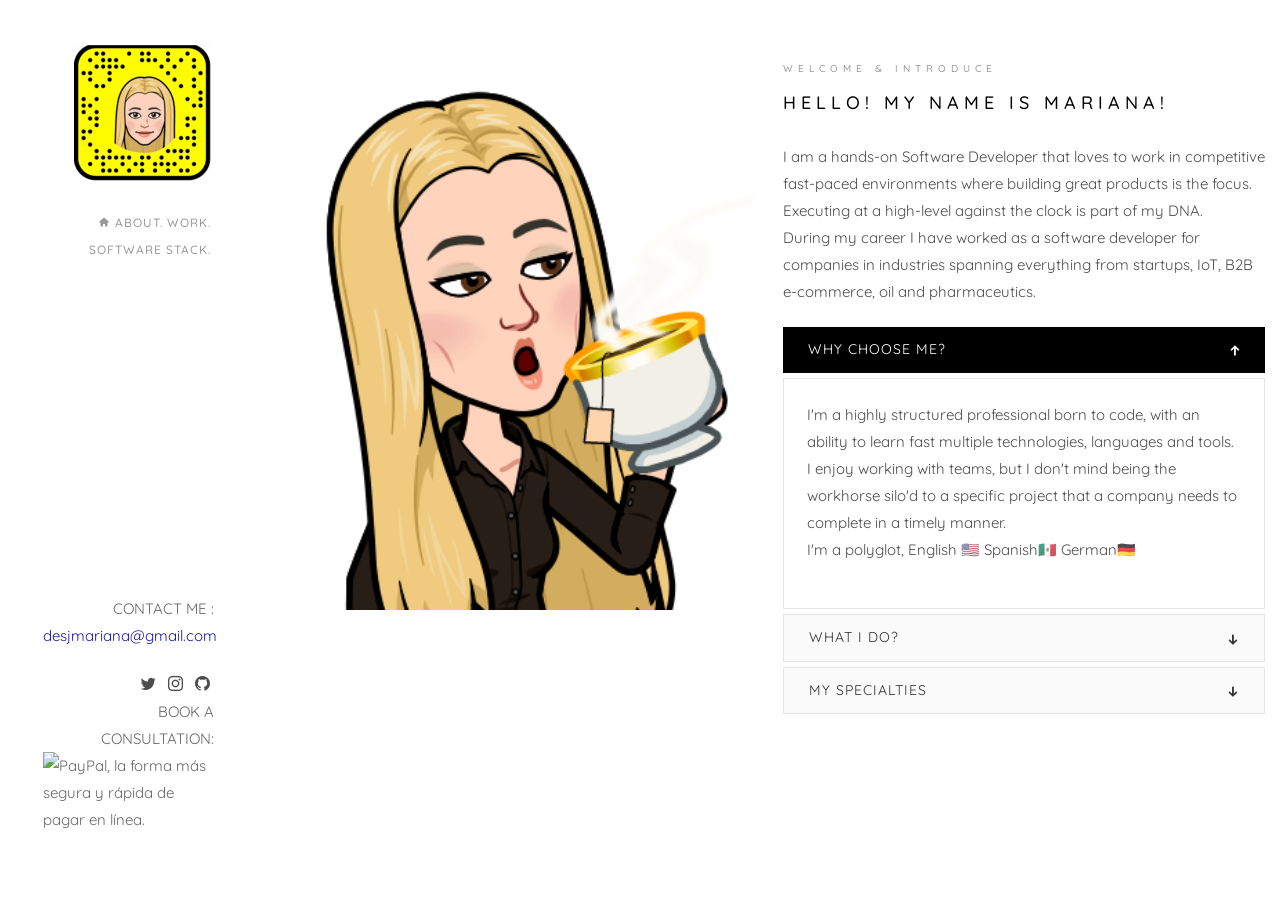
==== about.html @ 4fb4bdf4 "Update about.html" ====
<!DOCTYPE HTML>
<html>
	<head>
	<meta charset="utf-8">
	<meta http-equiv="X-UA-Compatible" content="IE=edge">
	<title>| KDW | Software Engineer |</title>
	<meta name="viewport" content="width=device-width, initial-scale=1">
	<meta name="description" content="" />
	<meta name="keywords" content="" />
	<meta name="author" content="" />

  <!-- Facebook and Twitter integration -->
	<meta property="og:title" content=""/>
	<meta property="og:image" content=""/>
	<meta property="og:url" content=""/>
	<meta property="og:site_name" content=""/>
	<meta property="og:description" content=""/>
	<meta name="twitter:title" content="" />
	<meta name="twitter:image" content="" />
	<meta name="twitter:url" content="" />
	<meta name="twitter:card" content="" />

	<!-- Place favicon.ico and apple-touch-icon.png in the root directory -->
	<link rel="shortcut icon" href="favicon.ico">

	<link href="https://fonts.googleapis.com/css?family=Quicksand:300,400,500,700" rel="stylesheet">

	<!-- Animate.css -->
	<link rel="stylesheet" href="css/animate.css">
	<!-- Icomoon Icon Fonts-->
	<link rel="stylesheet" href="css/icomoon.css">
	<!-- Bootstrap  -->
	<link rel="stylesheet" href="css/bootstrap.css">
	<!-- Flexslider  -->
	<link rel="stylesheet" href="css/flexslider.css">
	<!-- Theme style  -->
	<link rel="stylesheet" href="css/style.css">

	<!-- Modernizr JS -->
	<script src="js/modernizr-2.6.2.min.js"></script>
	<!-- FOR IE9 below -->
	<!--[if lt IE 9]>
	<script src="js/respond.min.js"></script>
	<![endif]-->

	</head>
	<body>
	<div id="colorlib-page">
		<a href="#" class="js-colorlib-nav-toggle colorlib-nav-toggle"><i></i></a>
		<aside id="colorlib-aside" role="complementary" class="border js-fullheight">
			<div class="Photo">
			<img src="images/KDW.png" id="Photo"></a>
		</div>
			<nav id="colorlib-main-menu" role="navigation">
				<ul>
					<br>
					<li><a href="index.html"><i class="icon-home"></i></a></li>
					<li><a href="about.html">  About.</a></li>
					<li><a href="work.html"> Work.</a></li>
					<li><a href="services.html"> Software Stack.</a></li>
				</ul>
			</nav>

			<div class="colorlib-footer">
				<span>CONTACT ME : <a href="#" target="_blank">desjmariana@gmail.com</a></span></small></p>
				<ul>
					<li><a href="twitter.com/KaiserinDer"><i class="icon-twitter2"></i></a></li>
					<li><a href="https://www.instagram.com/kaiserinderwelt/"><i class="icon-instagram"></i></a></li>
					<li><a href="https://github.com/KaiserinDerWelt"><i class="icon-github"></i></a></li>
				</ul>
				<span>
				</span> 
				<span>BOOK A CONSULTATION:</span></small>
		                <form action="https://www.paypal.com/cgi-bin/webscr" method="post" target="_top">
<input type="hidden" name="cmd" value="_s-xclick">
<input type="hidden" name="hosted_button_id" value="LWTJXZW5ZAF58">
<input type="image" src="https://www.paypalobjects.com/es_XC/MX/i/btn/btn_buynowCC_LG.gif" border="0" name="submit" alt="PayPal, la forma más segura y rápida de pagar en línea.">
<img alt="" border="0" src="https://www.paypalobjects.com/es_XC/i/scr/pixel.gif" width="1" height="1">
</form>
			</div>

		</aside>

		<div id="colorlib-main">
			<div class="colorlib-about">
				<div class="container-fluid">
					<div class="row">
						<div class="col-md-6">
							<div class="about-img animate-box" data-animate-effect="fadeInLeft" style="background-image: url(images/KDW_2.png);">
							</div>
						</div>
						<div class="col-md-6 animate-box" data-animate-effect="fadeInLeft">
							<div class="about-desc">
								<span class="heading-meta">Welcome &amp; Introduce</span>
								<h3>Hello! my name is Mariana!</h3>
								<p>I am a hands-on Software Developer that loves to work in competitive fast-paced environments where building great products is the focus. Executing at a high-level against the clock is part of my DNA.<br>
								During my career I have worked as a software developer for companies in industries spanning everything from startups, IoT, B2B e-commerce, oil and pharmaceutics.</p>
							</div>
							<div class="fancy-collapse-panel">
								<div class="panel-group" id="accordion" role="tablist" aria-multiselectable="true">
									<div class="panel panel-default">
									    <div class="panel-heading" role="tab" id="headingOne">
									        <h4 class="panel-title">
									            <a data-toggle="collapse" data-parent="#accordion" href="#collapseOne" aria-expanded="true" aria-controls="collapseOne">Why choose me?
									            </a>
									        </h4>
									    </div>
									    <div id="collapseOne" class="panel-collapse collapse in" role="tabpanel" aria-labelledby="headingOne">
									         <div class="panel-body">
									            <div class="row">
										      		<div class="col-md-12">
										      			<p>I'm a highly structured professional born to code, with an ability to learn fast multiple technologies, languages and tools. <br>
																I enjoy working with teams, but I don't mind being the workhorse silo'd to a specific project that a company needs to complete in a timely manner. <br>
															I'm a polyglot, English 🇺🇸 Spanish🇲🇽 German🇩🇪</p>
										      		</div>
										      	</div>
									         </div>
									    </div>
									</div>
									<div class="panel panel-default">
									    <div class="panel-heading" role="tab" id="headingTwo">
									        <h4 class="panel-title">
									            <a class="collapsed" data-toggle="collapse" data-parent="#accordion" href="#collapseTwo" aria-expanded="false" aria-controls="collapseTwo">What I do?
									            </a>
									        </h4>
									    </div>
									    <div id="collapseTwo" class="panel-collapse collapse" role="tabpanel" aria-labelledby="headingTwo">
									        <div class="panel-body">
									            <p>I have 3 years of experience in front end web development in website development, e-commerce platforms and as CRM Developer by creating client-server applications in Microsoft Sharepoint 2010-2019, PowerApps and recently venturing as a Java Spring Boot Developer.</p>
													<ul>
														<li>I'm able to participate in the whole Software Development Life Cycle with strong technical skills.</li>
														<li>I'm looking for a full time job opportunity as Software Engineer and I'm willing to learn more technologies.</li>
													</ul>
									        </div>
									    </div>
									</div>
									<div class="panel panel-default">
									    <div class="panel-heading" role="tab" id="headingThree">
									        <h4 class="panel-title">
									            <a class="collapsed" data-toggle="collapse" data-parent="#accordion" href="#collapseThree" aria-expanded="false" aria-controls="collapseThree">My Specialties
									            </a>
									        </h4>
									    </div>
									    <div id="collapseThree" class="panel-collapse collapse" role="tabpanel" aria-labelledby="headingThree">
									        <div class="panel-body">
									            <ul>
																<li>Wireframing</li>
																<li>UML Diagramming.</li>
																<li>Front End Web Development.</li>
																<li>CRM Applications in Sharepoint</li>
																<li>System & Metadata Architecture in Sharepoint.</li>
																<li>Microsoft 365 Training.</li>
																<li>Java Desktop Applications.</li>
															</ul>
									        </div>
									    </div>
									</div>
								</div>
							</div>
						</div>
					</div>
				</div>
			</div>
					</div>
				</div>
			</div>
		</div>
	</div>

	<!-- jQuery -->
	<script src="js/jquery.min.js"></script>
	<!-- jQuery Easing -->
	<script src="js/jquery.easing.1.3.js"></script>
	<!-- Bootstrap -->
	<script src="js/bootstrap.min.js"></script>
	<!-- Waypoints -->
	<script src="js/jquery.waypoints.min.js"></script>
	<!-- Flexslider -->
	<script src="js/jquery.flexslider-min.js"></script>
	<!-- Sticky Kit -->
	<script src="js/sticky-kit.min.js"></script>


	<!-- MAIN JS -->
	<script src="js/main.js"></script>

	</body>
</html>
---- css/icomoon.css ----
@font-face {
  font-family: 'icomoon';
  src:  url('fonts/icomoon.eot?6py85u');
  src:  url('fonts/icomoon.eot?6py85u#iefix') format('embedded-opentype'),
    url('fonts/icomoon.ttf?6py85u') format('truetype'),
    url('fonts/icomoon.woff?6py85u') format('woff'),
    url('fonts/icomoon.svg?6py85u#icomoon') format('svg');
  font-weight: normal;
  font-style: normal;
}

[class^="icon-"], [class*=" icon-"] {
  /* use !important to prevent issues with browser extensions that change fonts */
  font-family: 'icomoon' !important;
  speak: none;
  font-style: normal;
  font-weight: normal;
  font-variant: normal;
  text-transform: none;
  line-height: 1;

  /* Better Font Rendering =========== */
  -webkit-font-smoothing: antialiased;
  -moz-osx-font-smoothing: grayscale;
}

.icon-times:before {
  content: "\e930";
}
.icon-tick:before {
  content: "\e931";
}
.icon-plus:before {
  content: "\e932";
}
.icon-minus:before {
  content: "\e933";
}
.icon-equals:before {
  content: "\e934";
}
.icon-divide:before {
  content: "\e935";
}
.icon-chevron-right:before {
  content: "\e936";
}
.icon-chevron-left:before {
  content: "\e937";
}
.icon-arrow-right-thick:before {
  content: "\e938";
}
.icon-arrow-left-thick:before {
  content: "\e939";
}
.icon-th-small:before {
  content: "\e93a";
}
.icon-th-menu:before {
  content: "\e93b";
}
.icon-th-list:before {
  content: "\e93c";
}
.icon-th-large:before {
  content: "\e93d";
}
.icon-home:before {
  content: "\e93e";
}
.icon-arrow-forward:before {
  content: "\e93f";
}
.icon-arrow-back:before {
  content: "\e940";
}
.icon-rss:before {
  content: "\e941";
}
.icon-location:before {
  content: "\e942";
}
.icon-link:before {
  content: "\e943";
}
.icon-image:before {
  content: "\e944";
}
.icon-arrow-up-thick:before {
  content: "\e945";
}
.icon-arrow-down-thick:before {
  content: "\e946";
}
.icon-starburst:before {
  content: "\e947";
}
.icon-starburst-outline:before {
  content: "\e948";
}
.icon-star3:before {
  content: "\e949";
}
.icon-flow-children:before {
  content: "\e94a";
}
.icon-export:before {
  content: "\e94b";
}
.icon-delete2:before {
  content: "\e94c";
}
.icon-delete-outline:before {
  content: "\e94d";
}
.icon-cloud-storage:before {
  content: "\e94e";
}
.icon-wi-fi:before {
  content: "\e94f";
}
.icon-heart:before {
  content: "\e950";
}
.icon-flash:before {
  content: "\e951";
}
.icon-cancel:before {
  content: "\e952";
}
.icon-backspace:before {
  content: "\e953";
}
.icon-attachment:before {
  content: "\e954";
}
.icon-arrow-move:before {
  content: "\e955";
}
.icon-warning:before {
  content: "\e956";
}
.icon-user:before {
  content: "\e957";
}
.icon-radar:before {
  content: "\e958";
}
.icon-lock-open:before {
  content: "\e959";
}
.icon-lock-closed:before {
  content: "\e95a";
}
.icon-location-arrow:before {
  content: "\e95b";
}
.icon-info:before {
  content: "\e95c";
}
.icon-user-delete:before {
  content: "\e95d";
}
.icon-user-add:before {
  content: "\e95e";
}
.icon-media-pause:before {
  content: "\e95f";
}
.icon-group:before {
  content: "\e960";
}
.icon-chart-pie:before {
  content: "\e961";
}
.icon-chart-line:before {
  content: "\e962";
}
.icon-chart-bar:before {
  content: "\e963";
}
.icon-chart-area:before {
  content: "\e964";
}
.icon-video:before {
  content: "\e965";
}
.icon-point-of-interest:before {
  content: "\e966";
}
.icon-infinity:before {
  content: "\e967";
}
.icon-globe:before {
  content: "\e968";
}
.icon-eye:before {
  content: "\e969";
}
.icon-cog:before {
  content: "\e96a";
}
.icon-camera:before {
  content: "\e96b";
}
.icon-upload:before {
  content: "\e96c";
}
.icon-scissors:before {
  content: "\e96d";
}
.icon-refresh:before {
  content: "\e96e";
}
.icon-pin:before {
  content: "\e96f";
}
.icon-key:before {
  content: "\e970";
}
.icon-info-large:before {
  content: "\e971";
}
.icon-eject:before {
  content: "\e972";
}
.icon-download:before {
  content: "\e973";
}
.icon-zoom:before {
  content: "\e974";
}
.icon-zoom-out:before {
  content: "\e975";
}
.icon-zoom-in:before {
  content: "\e976";
}
.icon-sort-numerically:before {
  content: "\e977";
}
.icon-sort-alphabetically:before {
  content: "\e978";
}
.icon-input-checked:before {
  content: "\e979";
}
.icon-calender:before {
  content: "\e97a";
}
.icon-world2:before {
  content: "\e97b";
}
.icon-notes:before {
  content: "\e97c";
}
.icon-code:before {
  content: "\e97d";
}
.icon-arrow-sync:before {
  content: "\e97e";
}
.icon-arrow-shuffle:before {
  content: "\e97f";
}
.icon-arrow-repeat:before {
  content: "\e980";
}
.icon-arrow-minimise:before {
  content: "\e981";
}
.icon-arrow-maximise:before {
  content: "\e982";
}
.icon-arrow-loop:before {
  content: "\e983";
}
.icon-anchor:before {
  content: "\e984";
}
.icon-spanner:before {
  content: "\e985";
}
.icon-puzzle:before {
  content: "\e986";
}
.icon-power:before {
  content: "\e987";
}
.icon-plane:before {
  content: "\e988";
}
.icon-pi:before {
  content: "\e989";
}
.icon-phone:before {
  content: "\e98a";
}
.icon-microphone2:before {
  content: "\e98b";
}
.icon-media-rewind:before {
  content: "\e98c";
}
.icon-flag:before {
  content: "\e98d";
}
.icon-adjust-brightness:before {
  content: "\e98e";
}
.icon-waves:before {
  content: "\e98f";
}
.icon-social-twitter:before {
  content: "\e990";
}
.icon-social-facebook:before {
  content: "\e991";
}
.icon-social-dribbble:before {
  content: "\e992";
}
.icon-media-stop:before {
  content: "\e993";
}
.icon-media-record:before {
  content: "\e994";
}
.icon-media-play:before {
  content: "\e995";
}
.icon-media-fast-forward:before {
  content: "\e996";
}
.icon-media-eject:before {
  content: "\e997";
}
.icon-social-vimeo:before {
  content: "\e998";
}
.icon-social-tumbler:before {
  content: "\e999";
}
.icon-social-skype:before {
  content: "\e99a";
}
.icon-social-pinterest:before {
  content: "\e99b";
}
.icon-social-linkedin:before {
  content: "\e99c";
}
.icon-social-last-fm:before {
  content: "\e99d";
}
.icon-social-github:before {
  content: "\e99e";
}
.icon-social-flickr:before {
  content: "\e99f";
}
.icon-at:before {
  content: "\e9a0";
}
.icon-times-outline:before {
  content: "\e9a1";
}
.icon-plus-outline:before {
  content: "\e9a2";
}
.icon-minus-outline:before {
  content: "\e9a3";
}
.icon-tick-outline:before {
  content: "\e9a4";
}
.icon-th-large-outline:before {
  content: "\e9a5";
}
.icon-equals-outline:before {
  content: "\e9a6";
}
.icon-divide-outline:before {
  content: "\e9a7";
}
.icon-chevron-right-outline:before {
  content: "\e9a8";
}
.icon-chevron-left-outline:before {
  content: "\e9a9";
}
.icon-arrow-right-outline:before {
  content: "\e9aa";
}
.icon-arrow-left-outline:before {
  content: "\e9ab";
}
.icon-th-small-outline:before {
  content: "\e9ac";
}
.icon-th-menu-outline:before {
  content: "\e9ad";
}
.icon-th-list-outline:before {
  content: "\e9ae";
}
.icon-news2:before {
  content: "\e9b1";
}
.icon-home-outline:before {
  content: "\e9b2";
}
.icon-arrow-up-outline:before {
  content: "\e9b3";
}
.icon-arrow-forward-outline:before {
  content: "\e9b4";
}
.icon-arrow-down-outline:before {
  content: "\e9b5";
}
.icon-arrow-back-outline:before {
  content: "\e9b6";
}
.icon-trash3:before {
  content: "\e9b7";
}
.icon-rss-outline:before {
  content: "\e9b8";
}
.icon-message:before {
  content: "\e9b9";
}
.icon-location-outline:before {
  content: "\e9ba";
}
.icon-link-outline:before {
  content: "\e9bb";
}
.icon-image-outline:before {
  content: "\e9bc";
}
.icon-export-outline:before {
  content: "\e9bd";
}
.icon-cross:before {
  content: "\e9be";
}
.icon-wi-fi-outline:before {
  content: "\e9bf";
}
.icon-star-outline:before {
  content: "\e9c0";
}
.icon-media-pause-outline:before {
  content: "\e9c1";
}
.icon-mail:before {
  content: "\e9c2";
}
.icon-heart-outline:before {
  content: "\e9c3";
}
.icon-flash-outline:before {
  content: "\e9c4";
}
.icon-cancel-outline:before {
  content: "\e9c5";
}
.icon-beaker:before {
  content: "\e9c6";
}
.icon-arrow-move-outline:before {
  content: "\e9c7";
}
.icon-watch2:before {
  content: "\e9c8";
}
.icon-warning-outline:before {
  content: "\e9c9";
}
.icon-time:before {
  content: "\e9ca";
}
.icon-radar-outline:before {
  content: "\e9cb";
}
.icon-lock-open-outline:before {
  content: "\e9cc";
}
.icon-location-arrow-outline:before {
  content: "\e9cd";
}
.icon-info-outline:before {
  content: "\e9ce";
}
.icon-backspace-outline:before {
  content: "\e9cf";
}
.icon-attachment-outline:before {
  content: "\e9d0";
}
.icon-user-outline:before {
  content: "\e9d1";
}
.icon-user-delete-outline:before {
  content: "\e9d2";
}
.icon-user-add-outline:before {
  content: "\e9d3";
}
.icon-lock-closed-outline:before {
  content: "\e9d4";
}
.icon-group-outline:before {
  content: "\e9d5";
}
.icon-chart-pie-outline:before {
  content: "\e9d6";
}
.icon-chart-line-outline:before {
  content: "\e9d7";
}
.icon-chart-bar-outline:before {
  content: "\e9d8";
}
.icon-chart-area-outline:before {
  content: "\e9d9";
}
.icon-video-outline:before {
  content: "\e9da";
}
.icon-point-of-interest-outline:before {
  content: "\e9db";
}
.icon-map:before {
  content: "\e9dc";
}
.icon-key-outline:before {
  content: "\e9dd";
}
.icon-infinity-outline:before {
  content: "\e9de";
}
.icon-globe-outline:before {
  content: "\e9df";
}
.icon-eye-outline:before {
  content: "\e9e0";
}
.icon-cog-outline:before {
  content: "\e9e1";
}
.icon-camera-outline:before {
  content: "\e9e2";
}
.icon-upload-outline:before {
  content: "\e9e3";
}
.icon-support:before {
  content: "\e9e4";
}
.icon-scissors-outline:before {
  content: "\e9e5";
}
.icon-refresh-outline:before {
  content: "\e9e6";
}
.icon-info-large-outline:before {
  content: "\e9e7";
}
.icon-eject-outline:before {
  content: "\e9e8";
}
.icon-download-outline:before {
  content: "\e9e9";
}
.icon-battery-mid:before {
  content: "\e9ea";
}
.icon-battery-low:before {
  content: "\e9eb";
}
.icon-battery-high:before {
  content: "\e9ec";
}
.icon-zoom-outline:before {
  content: "\e9ed";
}
.icon-zoom-out-outline:before {
  content: "\e9ee";
}
.icon-zoom-in-outline:before {
  content: "\e9ef";
}
.icon-tag3:before {
  content: "\e9f0";
}
.icon-tabs-outline:before {
  content: "\e9f1";
}
.icon-pin-outline:before {
  content: "\e9f2";
}
.icon-message-typing:before {
  content: "\e9f3";
}
.icon-directions:before {
  content: "\e9f4";
}
.icon-battery-full:before {
  content: "\e9f5";
}
.icon-battery-charge:before {
  content: "\e9f6";
}
.icon-pipette:before {
  content: "\e9f7";
}
.icon-pencil:before {
  content: "\e9f8";
}
.icon-folder:before {
  content: "\e9f9";
}
.icon-folder-delete:before {
  content: "\e9fa";
}
.icon-folder-add:before {
  content: "\e9fb";
}
.icon-edit:before {
  content: "\e9fc";
}
.icon-document:before {
  content: "\e9fd";
}
.icon-document-delete:before {
  content: "\e9fe";
}
.icon-document-add:before {
  content: "\e9ff";
}
.icon-brush:before {
  content: "\ea00";
}
.icon-thumbs-up:before {
  content: "\ea01";
}
.icon-thumbs-down:before {
  content: "\ea02";
}
.icon-pen:before {
  content: "\ea03";
}
.icon-sort-numerically-outline:before {
  content: "\ea04";
}
.icon-sort-alphabetically-outline:before {
  content: "\ea05";
}
.icon-social-last-fm-circular:before {
  content: "\ea06";
}
.icon-social-github-circular:before {
  content: "\ea07";
}
.icon-compass:before {
  content: "\ea08";
}
.icon-bookmark:before {
  content: "\ea09";
}
.icon-input-checked-outline:before {
  content: "\ea0a";
}
.icon-code-outline:before {
  content: "\ea0b";
}
.icon-calender-outline:before {
  content: "\ea0c";
}
.icon-business-card:before {
  content: "\ea0d";
}
.icon-arrow-up:before {
  content: "\ea0e";
}
.icon-arrow-sync-outline:before {
  content: "\ea0f";
}
.icon-arrow-right:before {
  content: "\ea10";
}
.icon-arrow-repeat-outline:before {
  content: "\ea11";
}
.icon-arrow-loop-outline:before {
  content: "\ea12";
}
.icon-arrow-left:before {
  content: "\ea13";
}
.icon-flow-switch:before {
  content: "\ea14";
}
.icon-flow-parallel:before {
  content: "\ea15";
}
.icon-flow-merge:before {
  content: "\ea16";
}
.icon-document-text:before {
  content: "\ea17";
}
.icon-clipboard:before {
  content: "\ea18";
}
.icon-calculator:before {
  content: "\ea19";
}
.icon-arrow-minimise-outline:before {
  content: "\ea1a";
}
.icon-arrow-maximise-outline:before {
  content: "\ea1b";
}
.icon-arrow-down:before {
  content: "\ea1c";
}
.icon-gift:before {
  content: "\ea1d";
}
.icon-film:before {
  content: "\ea1e";
}
.icon-database:before {
  content: "\ea1f";
}
.icon-bell:before {
  content: "\ea20";
}
.icon-anchor-outline:before {
  content: "\ea21";
}
.icon-adjust-contrast:before {
  content: "\ea22";
}
.icon-world-outline:before {
  content: "\ea23";
}
.icon-shopping-bag:before {
  content: "\ea24";
}
.icon-power-outline:before {
  content: "\ea25";
}
.icon-notes-outline:before {
  content: "\ea26";
}
.icon-device-tablet:before {
  content: "\ea27";
}
.icon-device-phone:before {
  content: "\ea28";
}
.icon-device-laptop:before {
  content: "\ea29";
}
.icon-device-desktop:before {
  content: "\ea2a";
}
.icon-briefcase:before {
  content: "\ea2b";
}
.icon-stopwatch:before {
  content: "\ea2c";
}
.icon-spanner-outline:before {
  content: "\ea2d";
}
.icon-puzzle-outline:before {
  content: "\ea2e";
}
.icon-printer:before {
  content: "\ea2f";
}
.icon-pi-outline:before {
  content: "\ea30";
}
.icon-lightbulb:before {
  content: "\ea31";
}
.icon-flag-outline:before {
  content: "\ea32";
}
.icon-contacts:before {
  content: "\ea33";
}
.icon-archive2:before {
  content: "\ea34";
}
.icon-weather-stormy:before {
  content: "\ea35";
}
.icon-weather-shower:before {
  content: "\ea36";
}
.icon-weather-partly-sunny:before {
  content: "\ea37";
}
.icon-weather-downpour:before {
  content: "\ea38";
}
.icon-weather-cloudy:before {
  content: "\ea39";
}
.icon-plane-outline:before {
  content: "\ea3a";
}
.icon-phone-outline:before {
  content: "\ea3b";
}
.icon-microphone-outline:before {
  content: "\ea3c";
}
.icon-weather-windy:before {
  content: "\ea3d";
}
.icon-weather-windy-cloudy:before {
  content: "\ea3e";
}
.icon-weather-sunny:before {
  content: "\ea3f";
}
.icon-weather-snow:before {
  content: "\ea40";
}
.icon-weather-night:before {
  content: "\ea41";
}
.icon-media-stop-outline:before {
  content: "\ea42";
}
.icon-media-rewind-outline:before {
  content: "\ea43";
}
.icon-media-record-outline:before {
  content: "\ea44";
}
.icon-media-play-outline:before {
  content: "\ea45";
}
.icon-media-fast-forward-outline:before {
  content: "\ea46";
}
.icon-media-eject-outline:before {
  content: "\ea47";
}
.icon-wine:before {
  content: "\ea48";
}
.icon-waves-outline:before {
  content: "\ea49";
}
.icon-ticket:before {
  content: "\ea4a";
}
.icon-tags:before {
  content: "\ea4b";
}
.icon-plug:before {
  content: "\ea4c";
}
.icon-headphones:before {
  content: "\ea4d";
}
.icon-credit-card:before {
  content: "\ea4e";
}
.icon-coffee:before {
  content: "\ea4f";
}
.icon-book:before {
  content: "\ea50";
}
.icon-beer:before {
  content: "\ea51";
}
.icon-volume2:before {
  content: "\ea52";
}
.icon-volume-up:before {
  content: "\ea53";
}
.icon-volume-mute:before {
  content: "\ea54";
}
.icon-volume-down:before {
  content: "\ea55";
}
.icon-social-vimeo-circular:before {
  content: "\ea56";
}
.icon-social-twitter-circular:before {
  content: "\ea57";
}
.icon-social-pinterest-circular:before {
  content: "\ea58";
}
.icon-social-linkedin-circular:before {
  content: "\ea59";
}
.icon-social-facebook-circular:before {
  content: "\ea5a";
}
.icon-social-dribbble-circular:before {
  content: "\ea5b";
}
.icon-tree:before {
  content: "\ea5c";
}
.icon-thermometer2:before {
  content: "\ea5d";
}
.icon-social-tumbler-circular:before {
  content: "\ea5e";
}
.icon-social-skype-outline:before {
  content: "\ea5f";
}
.icon-social-flickr-circular:before {
  content: "\ea60";
}
.icon-social-at-circular:before {
  content: "\ea61";
}
.icon-shopping-cart:before {
  content: "\ea62";
}
.icon-messages:before {
  content: "\ea63";
}
.icon-leaf:before {
  content: "\ea64";
}
.icon-feather:before {
  content: "\ea65";
}
.icon-eye2:before {
  content: "\e064";
}
.icon-paper-clip:before {
  content: "\e065";
}
.icon-mail5:before {
  content: "\e066";
}
.icon-toggle:before {
  content: "\e067";
}
.icon-layout:before {
  content: "\e068";
}
.icon-link2:before {
  content: "\e069";
}
.icon-bell2:before {
  content: "\e06a";
}
.icon-lock3:before {
  content: "\e06b";
}
.icon-unlock:before {
  content: "\e06c";
}
.icon-ribbon2:before {
  content: "\e06d";
}
.icon-image2:before {
  content: "\e06e";
}
.icon-signal:before {
  content: "\e06f";
}
.icon-target3:before {
  content: "\e070";
}
.icon-clipboard3:before {
  content: "\e071";
}
.icon-clock3:before {
  content: "\e072";
}
.icon-watch:before {
  content: "\e073";
}
.icon-air-play:before {
  content: "\e074";
}
.icon-camera3:before {
  content: "\e075";
}
.icon-video2:before {
  content: "\e076";
}
.icon-disc:before {
  content: "\e077";
}
.icon-printer3:before {
  content: "\e078";
}
.icon-monitor:before {
  content: "\e079";
}
.icon-server:before {
  content: "\e07a";
}
.icon-cog2:before {
  content: "\e07b";
}
.icon-heart3:before {
  content: "\e07c";
}
.icon-paragraph:before {
  content: "\e07d";
}
.icon-align-justify:before {
  content: "\e07e";
}
.icon-align-left:before {
  content: "\e07f";
}
.icon-align-center:before {
  content: "\e080";
}
.icon-align-right:before {
  content: "\e081";
}
.icon-book2:before {
  content: "\e082";
}
.icon-layers2:before {
  content: "\e083";
}
.icon-stack2:before {
  content: "\e084";
}
.icon-stack-2:before {
  content: "\e085";
}
.icon-paper:before {
  content: "\e086";
}
.icon-paper-stack:before {
  content: "\e087";
}
.icon-search3:before {
  content: "\e088";
}
.icon-zoom-in2:before {
  content: "\e089";
}
.icon-zoom-out2:before {
  content: "\e08a";
}
.icon-reply2:before {
  content: "\e08b";
}
.icon-circle-plus:before {
  content: "\e08c";
}
.icon-circle-minus:before {
  content: "\e08d";
}
.icon-circle-check:before {
  content: "\e08e";
}
.icon-circle-cross:before {
  content: "\e08f";
}
.icon-square-plus:before {
  content: "\e090";
}
.icon-square-minus:before {
  content: "\e091";
}
.icon-square-check:before {
  content: "\e092";
}
.icon-square-cross:before {
  content: "\e093";
}
.icon-microphone:before {
  content: "\e094";
}
.icon-record:before {
  content: "\e095";
}
.icon-skip-back:before {
  content: "\e096";
}
.icon-rewind:before {
  content: "\e097";
}
.icon-play4:before {
  content: "\e098";
}
.icon-pause3:before {
  content: "\e099";
}
.icon-stop3:before {
  content: "\e09a";
}
.icon-fast-forward:before {
  content: "\e09b";
}
.icon-skip-forward:before {
  content: "\e09c";
}
.icon-shuffle2:before {
  content: "\e09d";
}
.icon-repeat:before {
  content: "\e09e";
}
.icon-folder2:before {
  content: "\e09f";
}
.icon-umbrella:before {
  content: "\e0a0";
}
.icon-moon:before {
  content: "\e0a1";
}
.icon-thermometer:before {
  content: "\e0a2";
}
.icon-drop:before {
  content: "\e0a3";
}
.icon-sun2:before {
  content: "\e0a4";
}
.icon-cloud3:before {
  content: "\e0a5";
}
.icon-cloud-upload2:before {
  content: "\e0a6";
}
.icon-cloud-download2:before {
  content: "\e0a7";
}
.icon-upload4:before {
  content: "\e0a8";
}
.icon-download4:before {
  content: "\e0a9";
}
.icon-location3:before {
  content: "\e0aa";
}
.icon-location-2:before {
  content: "\e0ab";
}
.icon-map3:before {
  content: "\e0ac";
}
.icon-battery:before {
  content: "\e0ad";
}
.icon-head:before {
  content: "\e0ae";
}
.icon-briefcase3:before {
  content: "\e0af";
}
.icon-speech-bubble:before {
  content: "\e0b0";
}
.icon-anchor2:before {
  content: "\e0b1";
}
.icon-globe2:before {
  content: "\e0b2";
}
.icon-box:before {
  content: "\e0b3";
}
.icon-reload:before {
  content: "\e0b4";
}
.icon-share3:before {
  content: "\e0b5";
}
.icon-marquee:before {
  content: "\e0b6";
}
.icon-marquee-plus:before {
  content: "\e0b7";
}
.icon-marquee-minus:before {
  content: "\e0b8";
}
.icon-tag:before {
  content: "\e0b9";
}
.icon-power2:before {
  content: "\e0ba";
}
.icon-command2:before {
  content: "\e0bb";
}
.icon-alt:before {
  content: "\e0bc";
}
.icon-esc:before {
  content: "\e0bd";
}
.icon-bar-graph:before {
  content: "\e0be";
}
.icon-bar-graph-2:before {
  content: "\e0bf";
}
.icon-pie-graph:before {
  content: "\e0c0";
}
.icon-star:before {
  content: "\e0c1";
}
.icon-arrow-left3:before {
  content: "\e0c2";
}
.icon-arrow-right3:before {
  content: "\e0c3";
}
.icon-arrow-up3:before {
  content: "\e0c4";
}
.icon-arrow-down3:before {
  content: "\e0c5";
}
.icon-volume:before {
  content: "\e0c6";
}
.icon-mute:before {
  content: "\e0c7";
}
.icon-content-right:before {
  content: "\e100";
}
.icon-content-left:before {
  content: "\e101";
}
.icon-grid2:before {
  content: "\e102";
}
.icon-grid-2:before {
  content: "\e103";
}
.icon-columns:before {
  content: "\e104";
}
.icon-loader:before {
  content: "\e105";
}
.icon-bag:before {
  content: "\e106";
}
.icon-ban:before {
  content: "\e107";
}
.icon-flag3:before {
  content: "\e108";
}
.icon-trash:before {
  content: "\e109";
}
.icon-expand2:before {
  content: "\e110";
}
.icon-contract:before {
  content: "\e111";
}
.icon-maximize:before {
  content: "\e112";
}
.icon-minimize:before {
  content: "\e113";
}
.icon-plus2:before {
  content: "\e114";
}
.icon-minus2:before {
  content: "\e115";
}
.icon-check:before {
  content: "\e116";
}
.icon-cross2:before {
  content: "\e117";
}
.icon-move:before {
  content: "\e118";
}
.icon-delete:before {
  content: "\e119";
}
.icon-menu5:before {
  content: "\e120";
}
.icon-archive:before {
  content: "\e121";
}
.icon-inbox:before {
  content: "\e122";
}
.icon-outbox:before {
  content: "\e123";
}
.icon-file:before {
  content: "\e124";
}
.icon-file-add:before {
  content: "\e125";
}
.icon-file-subtract:before {
  content: "\e126";
}
.icon-help:before {
  content: "\e127";
}
.icon-open:before {
  content: "\e128";
}
.icon-ellipsis:before {
  content: "\e129";
}
.icon-heart4:before {
  content: "\e900";
}
.icon-cloud4:before {
  content: "\e901";
}
.icon-star2:before {
  content: "\e902";
}
.icon-tv2:before {
  content: "\e903";
}
.icon-sound:before {
  content: "\e904";
}
.icon-video3:before {
  content: "\e905";
}
.icon-trash2:before {
  content: "\e906";
}
.icon-user2:before {
  content: "\e907";
}
.icon-key3:before {
  content: "\e908";
}
.icon-search4:before {
  content: "\e909";
}
.icon-settings:before {
  content: "\e90a";
}
.icon-camera4:before {
  content: "\e90b";
}
.icon-tag2:before {
  content: "\e90c";
}
.icon-lock4:before {
  content: "\e90d";
}
.icon-bulb:before {
  content: "\e90e";
}
.icon-pen2:before {
  content: "\e90f";
}
.icon-diamond:before {
  content: "\e910";
}
.icon-display2:before {
  content: "\e911";
}
.icon-location4:before {
  content: "\e912";
}
.icon-eye3:before {
  content: "\e913";
}
.icon-bubble3:before {
  content: "\e914";
}
.icon-stack3:before {
  content: "\e915";
}
.icon-cup:before {
  content: "\e916";
}
.icon-phone3:before {
  content: "\e917";
}
.icon-news:before {
  content: "\e918";
}
.icon-mail6:before {
  content: "\e919";
}
.icon-like:before {
  content: "\e91a";
}
.icon-photo:before {
  content: "\e91b";
}
.icon-note:before {
  content: "\e91c";
}
.icon-clock4:before {
  content: "\e91d";
}
.icon-paperplane:before {
  content: "\e91e";
}
.icon-params:before {
  content: "\e91f";
}
.icon-banknote:before {
  content: "\e920";
}
.icon-data:before {
  content: "\e921";
}
.icon-music2:before {
  content: "\e922";
}
.icon-megaphone2:before {
  content: "\e923";
}
.icon-study:before {
  content: "\e924";
}
.icon-lab2:before {
  content: "\e925";
}
.icon-food:before {
  content: "\e926";
}
.icon-t-shirt:before {
  content: "\e927";
}
.icon-fire2:before {
  content: "\e928";
}
.icon-clip:before {
  content: "\e929";
}
.icon-shop:before {
  content: "\e92a";
}
.icon-calendar3:before {
  content: "\e92b";
}
.icon-wallet2:before {
  content: "\e92c";
}
.icon-vynil:before {
  content: "\e92d";
}
.icon-truck2:before {
  content: "\e92e";
}
.icon-world:before {
  content: "\e92f";
}
.icon-spinner6:before {
  content: "\e9af";
}
.icon-spinner7:before {
  content: "\e9b0";
}
.icon-amazon:before {
  content: "\eab7";
}
.icon-google:before {
  content: "\eab8";
}
.icon-google2:before {
  content: "\eab9";
}
.icon-google3:before {
  content: "\eaba";
}
.icon-google-plus:before {
  content: "\eabb";
}
.icon-google-plus2:before {
  content: "\eabc";
}
.icon-google-plus3:before {
  content: "\eabd";
}
.icon-hangouts:before {
  content: "\eabe";
}
.icon-google-drive:before {
  content: "\eabf";
}
.icon-facebook2:before {
  content: "\eac0";
}
.icon-facebook22:before {
  content: "\eac1";
}
.icon-instagram:before {
  content: "\eac2";
}
.icon-whatsapp:before {
  content: "\eac3";
}
.icon-spotify:before {
  content: "\eac4";
}
.icon-telegram:before {
  content: "\eac5";
}
.icon-twitter2:before {
  content: "\eac6";
}
.icon-vine:before {
  content: "\eac7";
}
.icon-vk:before {
  content: "\eac8";
}
.icon-renren:before {
  content: "\eac9";
}
.icon-sina-weibo:before {
  content: "\eaca";
}
.icon-rss2:before {
  content: "\eacb";
}
.icon-rss22:before {
  content: "\eacc";
}
.icon-youtube:before {
  content: "\eacd";
}
.icon-youtube2:before {
  content: "\eace";
}
.icon-twitch:before {
  content: "\eacf";
}
.icon-vimeo:before {
  content: "\ead0";
}
.icon-vimeo2:before {
  content: "\ead1";
}
.icon-lanyrd:before {
  content: "\ead2";
}
.icon-flickr:before {
  content: "\ead3";
}
.icon-flickr2:before {
  content: "\ead4";
}
.icon-flickr3:before {
  content: "\ead5";
}
.icon-flickr4:before {
  content: "\ead6";
}
.icon-dribbble2:before {
  content: "\ead7";
}
.icon-behance:before {
  content: "\ead8";
}
.icon-behance2:before {
  content: "\ead9";
}
.icon-deviantart:before {
  content: "\eada";
}
.icon-500px:before {
  content: "\eadb";
}
.icon-steam:before {
  content: "\eadc";
}
.icon-steam2:before {
  content: "\eadd";
}
.icon-dropbox:before {
  content: "\eade";
}
.icon-onedrive:before {
  content: "\eadf";
}
.icon-github:before {
  content: "\eae0";
}
.icon-npm:before {
  content: "\eae1";
}
.icon-basecamp:before {
  content: "\eae2";
}
.icon-trello:before {
  content: "\eae3";
}
.icon-wordpress:before {
  content: "\eae4";
}
.icon-joomla:before {
  content: "\eae5";
}
.icon-ello:before {
  content: "\eae6";
}
.icon-blogger:before {
  content: "\eae7";
}
.icon-blogger2:before {
  content: "\eae8";
}
.icon-tumblr2:before {
  content: "\eae9";
}
.icon-tumblr22:before {
  content: "\eaea";
}
.icon-yahoo:before {
  content: "\eaeb";
}
.icon-yahoo2:before {
  content: "\eaec";
}
.icon-tux:before {
  content: "\eaed";
}
.icon-appleinc:before {
  content: "\eaee";
}
.icon-finder:before {
  content: "\eaef";
}
.icon-android:before {
  content: "\eaf0";
}
.icon-windows:before {
  content: "\eaf1";
}
.icon-windows8:before {
  content: "\eaf2";
}
.icon-soundcloud:before {
  content: "\eaf3";
}
.icon-soundcloud2:before {
  content: "\eaf4";
}
.icon-skype:before {
  content: "\eaf5";
}
.icon-reddit:before {
  content: "\eaf6";
}
.icon-hackernews:before {
  content: "\eaf7";
}
.icon-wikipedia:before {
  content: "\eaf8";
}
.icon-linkedin2:before {
  content: "\eaf9";
}
.icon-linkedin22:before {
  content: "\eafa";
}
.icon-lastfm:before {
  content: "\eafb";
}
.icon-lastfm2:before {
  content: "\eafc";
}
.icon-delicious:before {
  content: "\eafd";
}
.icon-stumbleupon:before {
  content: "\eafe";
}
.icon-stumbleupon2:before {
  content: "\eaff";
}
.icon-stackoverflow:before {
  content: "\eb00";
}
.icon-pinterest:before {
  content: "\eb01";
}
.icon-pinterest2:before {
  content: "\eb02";
}
.icon-xing:before {
  content: "\eb03";
}
.icon-xing2:before {
  content: "\eb04";
}
.icon-flattr:before {
  content: "\eb05";
}
.icon-foursquare:before {
  content: "\eb06";
}
.icon-yelp:before {
  content: "\eb07";
}
.icon-paypal:before {
  content: "\eb08";
}
.icon-chrome:before {
  content: "\eb09";
}
.icon-firefox:before {
  content: "\eb0a";
}
.icon-IE:before {
  content: "\eb0b";
}
.icon-edge:before {
  content: "\eb0c";
}
.icon-safari:before {
  content: "\eb0d";
}
.icon-opera:before {
  content: "\eb0e";
}
.icon-file-pdf:before {
  content: "\eb0f";
}
.icon-file-openoffice:before {
  content: "\eb10";
}
.icon-file-word:before {
  content: "\eb11";
}
.icon-file-excel:before {
  content: "\eb12";
}
.icon-libreoffice:before {
  content: "\eb13";
}
.icon-html-five:before {
  content: "\eb14";
}
.icon-html-five2:before {
  content: "\eb15";
}
.icon-css3:before {
  content: "\eb16";
}
.icon-git:before {
  content: "\eb17";
}
.icon-codepen:before {
  content: "\eb18";
}
.icon-svg:before {
  content: "\eb19";
}
.icon-IcoMoon:before {
  content: "\eb1a";
}
---- css/style.css ----
@font-face {
  font-family: 'icomoon';
  src: url("../fonts/icomoon/icomoon.eot?srf3rx");
  src: url("../fonts/icomoon/icomoon.eot?srf3rx#iefix") format("embedded-opentype"), url("../fonts/icomoon/icomoon.ttf?srf3rx") format("truetype"), url("../fonts/icomoon/icomoon.woff?srf3rx") format("woff"), url("../fonts/icomoon/icomoon.svg?srf3rx#icomoon") format("svg");
  font-weight: normal;
  font-style: normal; }

/* =======================================================
*
* 	Template Style
*	Edit this section
*
* ======================================================= */
body {
  font-family: "Quicksand", Arial, sans-serif;
  font-weight: 400;
  font-size: 15px;
  line-height: 1.8;
  color: rgba(0, 0, 0, 0.7); }
  @media screen and (max-width: 992px) {
    body {
      font-size: 16px; } }

a {
  color: #1919A6;
  -webkit-transition: 0.5s;
  -o-transition: 0.5s;
  transition: 0.5s; }
  a:hover, a:active, a:focus {
    color: #1919A6;
    outline: none;
    text-decoration: none !important; }

p {
  margin-bottom: 1.5em; }

h1, h2, h3, h4, h5, h6 {
  color: #000;
  font-family: "Quicksand", Arial, sans-serif;
  font-weight: 400;
  margin: 0 0 30px 0; }

figure {
  margin-bottom: 2.5em;
  float: left;
  width: 100%; }
  figure figcaption {
    font-size: 16px;
    width: 80%;
    margin: 20px auto 0px auto;
    color: #b3b3b3;
    font-style: italic;
    font-family: "Quicksand", Arial, sans-serif; }
    @media screen and (max-width: 480px) {
      figure figcaption {
        width: 100%; } }

::-webkit-selection {
  color: #fff;
  background: #F75940; }

::-moz-selection {
  color: #fff;
  background: #F75940; }

::selection {
  color: #fff;
  background: #F75940; }

#colorlib-page {
  width: 100%;
  overflow: hidden;
  position: relative; }

#colorlib-aside {
  padding-top: 3em;
  padding-bottom: 40px;
  padding-left: 3em;
  padding-right: 3em;
  width: 20%;
  position: fixed;
  bottom: 0;
  top: 0;
  left: 0;
  overflow-y: scroll;
  z-index: 1001;
  background: #fff;
  -webkit-transition: 0.5s;
  -o-transition: 0.5s;
  transition: 0.5s; }
  @media screen and (max-width: 1200px) {
    #colorlib-aside {
      width: 30%; } }
  @media screen and (max-width: 768px) {
    #colorlib-aside {
      width: 270px;
      -moz-transform: translateX(-270px);
      -webkit-transform: translateX(-270px);
      -ms-transform: translateX(-270px);
      -o-transform: translateX(-270px);
      transform: translateX(-270px);
      padding-top: 4em; } }
  #colorlib-aside #colorlib-logo {
    text-align: right;
    font-weight: 400;
    font-size: 22px;
    text-transform: uppercase;
    margin-bottom: 3em;
    display: block;
    width: 100%; }
    @media screen and (max-width: 768px) {
      #colorlib-aside #colorlib-logo {
        margin-bottom: 1em; } }
    #colorlib-aside #colorlib-logo a {
      display: inline-block;
      text-align: center;
      background: #000;
      padding: .5em .8em;
      color: #fff;
      letter-spacing: 10px;
      padding-right: .3em; }
      #colorlib-aside #colorlib-logo a span {
        display: block;
        margin-bottom: 5px;
        text-align: center; }
  #colorlib-aside #colorlib-main-menu ul {
    text-align: right;
    margin: 0;
    padding: 0; }
    @media screen and (max-width: 768px) {
      #colorlib-aside #colorlib-main-menu ul {
        margin: 0 0 2em 0; } }
    #colorlib-aside #colorlib-main-menu ul li {
      margin: 0 0 10px 0;
      padding: 0;
      list-style: none;
      font-size: 12px;
      font-weight: 500;
      text-transform: uppercase;
      letter-spacing: 1px; }
      #colorlib-aside #colorlib-main-menu ul li a {
        color: rgba(0, 0, 0, 0.4);
        text-decoration: none;
        position: relative;
        padding: 10px 0;
        font-family: "Quicksand", Arial, sans-serif;
        -webkit-transition: 0.3s;
        -o-transition: 0.3s;
        transition: 0.3s; }
        #colorlib-aside #colorlib-main-menu ul li a:after {
          content: "";
          position: absolute;
          height: 1px;
          bottom: 7px;
          left: 0;
          right: 0;
          background-color: #000;
          visibility: hidden;
          -webkit-transform: scaleX(0);
          -moz-transform: scaleX(0);
          -ms-transform: scaleX(0);
          -o-transform: scaleX(0);
          transform: scaleX(0);
          -webkit-transition: all 0.3s cubic-bezier(0.175, 0.885, 0.32, 1.275);
          -moz-transition: all 0.3s cubic-bezier(0.175, 0.885, 0.32, 1.275);
          -ms-transition: all 0.3s cubic-bezier(0.175, 0.885, 0.32, 1.275);
          -o-transition: all 0.3s cubic-bezier(0.175, 0.885, 0.32, 1.275);
          transition: all 0.3s cubic-bezier(0.175, 0.885, 0.32, 1.275); }
        #colorlib-aside #colorlib-main-menu ul li a:hover {
          text-decoration: none;
          color: black; }
          #colorlib-aside #colorlib-main-menu ul li a:hover:after {
            visibility: visible;
            -webkit-transform: scaleX(1);
            -moz-transform: scaleX(1);
            -ms-transform: scaleX(1);
            -o-transform: scaleX(1);
            transform: scaleX(1); }
      #colorlib-aside #colorlib-main-menu ul li.colorlib-active a {
        color: #000; }
        #colorlib-aside #colorlib-main-menu ul li.colorlib-active a:after {
          visibility: visible;
          -webkit-transform: scaleX(1);
          -moz-transform: scaleX(1);
          -ms-transform: scaleX(1);
          -o-transform: scaleX(1);
          transform: scaleX(1); }
  #colorlib-aside .colorlib-footer {
    position: absolute;
    bottom: 40px;
    right: 1.5em;
    left: 1.5em;
    font-size: 15px;
    text-align: right;
    font-weight: 400;
    color: rgba(0, 0, 0, 0.6);
    padding: 0 20px; }
    @media screen and (max-width: 768px) {
      #colorlib-aside .colorlib-footer {
        position: relative;
        bottom: 0; } }
    #colorlib-aside .colorlib-footer span {
      display: block; }
    #colorlib-aside .colorlib-footer ul {
      padding: 0;
      margin: 0; }
      #colorlib-aside .colorlib-footer ul li {
        padding: 0;
        margin: 0;
        display: inline;
        list-style: none; }
        #colorlib-aside .colorlib-footer ul li a {
          color: rgba(0, 0, 0, 0.7);
          padding: 4px; }
          #colorlib-aside .colorlib-footer ul li a:hover, #colorlib-aside .colorlib-footer ul li a:active, #colorlib-aside .colorlib-footer ul li a:focus {
            text-decoration: none;
            outline: none;
            color: #F75940; }

#colorlib-main {
  width: 80%;
  float: right;
  -webkit-transition: 0.5s;
  -o-transition: 0.5s;
  transition: 0.5s; }
  @media screen and (max-width: 1200px) {
    #colorlib-main {
      width: 70%; } }
  @media screen and (max-width: 768px) {
    #colorlib-main {
      width: 100%; } }

#colorlib-hero {
  min-height: 500px;
  background: #fff url(../images/loader.gif) no-repeat center center;
  width: 100%;
  float: left;
  margin-bottom: 10em;
  clear: both; }
  #colorlib-hero .btn {
    font-size: 24px; }
    #colorlib-hero .btn.btn-primary {
      padding: 14px 30px !important; }
  #colorlib-hero .flexslider {
    border: none;
    z-index: 1;
    margin-bottom: 0; }
    #colorlib-hero .flexslider .slides {
      position: relative;
      overflow: hidden; }
      #colorlib-hero .flexslider .slides li {
        background-repeat: no-repeat;
        background-size: cover;
        background-position: bottom center;
        min-height: 400px;
        position: relative; }
    #colorlib-hero .flexslider .flex-control-nav {
      bottom: 20px;
      z-index: 1000;
      right: 20px;
      float: right;
      width: auto; }
      #colorlib-hero .flexslider .flex-control-nav li {
        display: block;
        margin-bottom: 10px; }
        #colorlib-hero .flexslider .flex-control-nav li a {
          background: rgba(255, 255, 255, 0.2);
          -webkit-box-shadow: none;
          box-shadow: none;
          width: 12px;
          height: 12px;
          cursor: pointer; }
          #colorlib-hero .flexslider .flex-control-nav li a.flex-active {
            cursor: pointer;
            background: transparent;
            border: 2px solid #F75940; }
    #colorlib-hero .flexslider .flex-direction-nav {
      display: none; }
    #colorlib-hero .flexslider .slider-text {
      display: table;
      opacity: 0.8;
      min-height: 500px;
      z-index: 9; }
      #colorlib-hero .flexslider .slider-text > .slider-text-inner {
        display: table-cell;
        vertical-align: middle;
        min-height: 700px;
        padding: 2em;
        position: relative; }
        #colorlib-hero .flexslider .slider-text > .slider-text-inner .desc {
          position: absolute;
          bottom: 15px;
          left: 0;
          padding: 30px;
          background: none; }
        @media screen and (max-width: 768px) {
          #colorlib-hero .flexslider .slider-text > .slider-text-inner {
            text-align: center; } }
        #colorlib-hero .flexslider .slider-text > .slider-text-inner h1, #colorlib-hero .flexslider .slider-text > .slider-text-inner h2 {
          margin: 0;
          padding: 0;
          color: #ffff00;
          font-family: "Quicksand", Arial, sans-serif; }
        #colorlib-hero .flexslider .slider-text > .slider-text-inner h1 {
          margin-bottom: 20px;
          font-size: 40px !important;
          line-height: 1.1;
          font-weight: 600; }
          @media screen and (max-width: 768px) {
            #colorlib-hero .flexslider .slider-text > .slider-text-inner h1 {
              font-size: 28px;
            text-align:left;} }
        #colorlib-hero .flexslider .slider-text > .slider-text-inner h2 {
          font-size: 35px;
          line-height: 1.1;
          margin-bottom: 20px;
          font-weight: 700;
          text-decoration: underline;
          text-align:left;
          font-family: "Quicksand", Arial, sans-serif; }
          #colorlib-hero .flexslider .slider-text > .slider-text-inner h2 a {
            color: rgba(247, 89, 64, 0.8);
            border-bottom: 1px solid rgba(247, 89, 64, 0.7); }
        #colorlib-hero .flexslider .slider-text > .slider-text-inner .heading-section {
          font-size: 50px; }
          @media screen and (max-width: 768px) {
            #colorlib-hero .flexslider .slider-text > .slider-text-inner .heading-section {
              font-size: 30px; } }
        #colorlib-hero .flexslider .slider-text > .slider-text-inner s
.colorlib-lead {
          font-size: 20px;
          color: #fff; }
        #colorlib-hero .flexslider .slider-text > .slider-text-inner p {
          margin-bottom: 0; }
        #colorlib-hero .flexslider .slider-text > .slider-text-inner .btn {
          font-size: 12px;
          text-transform: uppercase;
          letter-spacing: 2px;
          color: #000;
          padding: 10px 15px !important;
          border: none;
          font-weight: 400; }
          #colorlib-hero .flexslider .slider-text > .slider-text-inner .btn.btn-learn {
            background: transparent;
            color: #000;
            border: 1px solid #000; }
            #colorlib-hero .flexslider .slider-text > .slider-text-inner .btn.btn-learn:hover {
              background: transparent !important;
              border: 1px solid #000 !important; }
          @media screen and (max-width: 768px) {
            #colorlib-hero .flexslider .slider-text > .slider-text-inner .btn {
              width: 100%; } }

body.offcanvas {
  overflow-x: hidden; }
  body.offcanvas #colorlib-aside {
    -moz-transform: translateX(0);
    -webkit-transform: translateX(0);
    -ms-transform: translateX(0);
    -o-transform: translateX(0);
    transform: translateX(0);
    width: 270px;
    background: #fff;
    z-index: 999;
    position: fixed; }
  body.offcanvas #colorlib-main, body.offcanvas .colorlib-nav-toggle {
    top: 0;
    -moz-transform: translateX(270px);
    -webkit-transform: translateX(270px);
    -ms-transform: translateX(270px);
    -o-transform: translateX(270px);
    transform: translateX(270px); }

.colorlib-blog,
.colorlib-work,
.colorlib-about,
.colorlib-services,
.colorlib-contact {
  padding-top: 4em;
  padding-bottom: 9em;
  clear: both;
  width: 100%;
  display: block; }
  @media screen and (max-width: 768px) {
    .colorlib-blog,
    .colorlib-work,
    .colorlib-about,
    .colorlib-services,
    .colorlib-contact {
      padding-top: 5em;
      padding-bottom: 8em; } }

.about-img,
.about-img-2 {
  background-size: cover;
  background-position: center center;
  background-repeat: no-repeat;
  position: relative; }

.colorlib-heading {
  font-size: 18px;
  margin-bottom: 4em;
  font-weight: 500;
  text-transform: uppercase;
  letter-spacing: 5px;
  line-height: 1.8; }
  .colorlib-heading span {
    display: block; }
  @media screen and (max-width: 768px) {
    .colorlib-heading {
      margin-bottom: 1em; } }

.heading-meta {
  margin-bottom: 15px;
  display: block;
  font-size: 10px;
  text-transform: uppercase;
  color: #999999;
  font-weight: 500;
  letter-spacing: 5px; }

.about-img {
  width: 100%;
  height: 550px; }
  .about-img .about-img-2 {
    width: 100% !important;
    height: 390px;
    position: absolute;
    top: 60px;
    right: -100px;
    width: 90%;
    -webkit-box-shadow: 0px 35px 78px -23px rgba(0, 0, 0, 0.33);
    -moz-box-shadow: 0px 35px 78px -23px rgba(0, 0, 0, 0.33);
    box-shadow: 0px 35px 78px -23px rgba(0, 0, 0, 0.33); }

.about-desc h3 {
  font-size: 18px;
  text-transform: uppercase;
  letter-spacing: 5px;
  font-weight: 500; }

.fancy-collapse-panel .panel-default > .panel-heading {
  padding: 0; }

.panel-heading a {
  padding: 15px 25px;
  display: block;
  width: 100%;
  font-weight: 400;
  font-size: 14px;
  letter-spacing: 1px;
  text-transform: uppercase;
  background-color: #000;
  color: #fff;
  position: relative;
  -webkit-box-shadow: none !important;
  -moz-box-shadow: none !important;
  -ms-box-shadow: none !important;
  -o-box-shadow: none !important;
  box-shadow: none !important; }

.panel {
  -webkit-box-shadow: none !important;
  -moz-box-shadow: none !important;
  -ms-box-shadow: none !important;
  -o-box-shadow: none !important;
  box-shadow: none !important;
  border: none; }

.panel-heading a:after {
  font-family: "icomoon";
  content: "\ea0e";
  position: absolute;
  right: 20px;
  font-size: 20px;
  font-weight: 400;
  top: 50%;
  line-height: 1;
  margin-top: -10px; }

.panel-heading a.collapsed:after {
  content: "\ea1c"; }

.panel-heading a.collapsed {
  background: #fafafa;
  border: 1px solid #e6e6e6 !important;
  color: #333333; }

.panel-body {
  padding: 1.5em;
  margin-top: 5px;
  border: 1px solid #e6e6e6 !important; }

.blog-entry {
  width: 100%;
  float: left;
  background: #fff;
  margin-bottom: 3em; }
  @media screen and (max-width: 768px) {
    .blog-entry {
      margin-bottom: 3em; } }
  .blog-entry .blog-img {
    width: 100%;
    float: left;
    overflow: hidden;
    position: relative;
    z-index: 1;
    margin-bottom: 25px; }
    .blog-entry .blog-img img {
      position: relative;
      max-width: 100%;
      -webkit-transform: scale(1);
      -moz-transform: scale(1);
      -ms-transform: scale(1);
      -o-transform: scale(1);
      transform: scale(1);
      -webkit-transition: 0.3s;
      -o-transition: 0.3s;
      transition: 0.3s; }
  .blog-entry .desc h3 {
    font-size: 16px;
    margin-bottom: 25px;
    line-height: auto;
    font-weight: 500;
    text-transform: uppercase;
    letter-spacing: 1px; }
    .blog-entry .desc h3 a {
      color: #000;
      text-decoration: none; }
  .blog-entry .desc span {
    display: block;
    margin-bottom: 20px;
    font-size: 14px;
    color: rgba(0, 0, 0, 0.5) !important; }
    .blog-entry .desc span small i {
      color: #999999; }
  .blog-entry .desc .lead {
    font-size: 12px;
    text-transform: uppercase;
    letter-spacing: 2px;
    color: #000; }
  .blog-entry:hover .blog-img img {
    -webkit-transform: scale(1.1);
    -moz-transform: scale(1.1);
    -ms-transform: scale(1.1);
    -o-transform: scale(1.1);
    transform: scale(1.1); }

.overlap {
  margin-top: 5em;
  background: #fff;
  padding: 30px; }
  @media screen and (max-width: 768px) {
    .overlap {
      margin-top: 2em; } }

.project {
  background-size: cover;
  background-position: center center;
  background-repeat: no-repeat;
  position: relative;
  height: 500px;
  width: 100%;
  display: block;
  margin-bottom: 30px; }
  .project .desc {
    position: absolute;
    top: 0;
    bottom: 0;
    left: 0;
    width: 100%;
    right: 0;
    background:rgba(255,255,0,0.9);
    opacity: 0.8;
    border-style: dotted;
    -webkit-transition: 0.3s;
    -o-transition: 0.3s;
    transition: 0.3s; }
    .project .desc .con {
      padding: 20px;
      display: block;
      position: relative;
      height: 493px;
      background-color:#FFFF00;
      opacity: 0.8;}
      font-size: 28px;
      .project .desc .con .icon {
        position: absolute;
        bottom: 20px;
        left: 20px;
        right: 20px; }
        .project .desc .con .icon span {
          display: inline;
          padding-right: 5px; }
          .project .desc .con .icon span a {
            color: #cccccc;
            padding: 5px;
            background: #333333;
            -webkit-border-radius: 4px;
            -moz-border-radius: 4px;
            -ms-border-radius: 4px;
            border-radius: 4px; }
        .project .desc .con .icon i {
          font-size: 16px;
          color: #cccccc; }
    .project .desc h3 {
      font-size: 45px;
      font-weight: 900;
      text-transform: uppercase;
      letter-spacing: 1px;
      color:#000000 !important;
      -webkit-transition: -webkit-transform 0.3s, opacity 0.3s;
      -webkit-transition: opacity 0.3s, -webkit-transform 0.3s;
      transition: opacity 0.3s, -webkit-transform 0.3s;
      -o-transition: transform 0.3s, opacity 0.3s;
      transition: transform 0.3s, opacity 0.3s;
      transition: transform 0.3s, opacity 0.3s, -webkit-transform 0.3s;
      -webkit-transform: translate3d(0, -15px, 0);
      transform: translate3d(0, -15px, 0);
      margin-bottom: 15px; }
      .project .desc h3 a {
        color: #000000;}
    .project .desc span {
      display: block;
      color: #000000;
      font-size: 20px;
      text-decoration: underline;
      -webkit-transition: -webkit-transform 0.3s, opacity 0.3s;
      -webkit-transition: opacity 0.3s, -webkit-transform 0.3s;
      transition: opacity 0.3s, -webkit-transform 0.3s;
      -o-transition: transform 0.3s, opacity 0.3s;
      transition: transform 0.3s, opacity 0.3s;
      transition: transform 0.3s, opacity 0.3s, -webkit-transform 0.3s;
      -webkit-transform: translate3d(0, 15px, 0);
      transform: translate3d(0, 15px, 0); }
      .project .desc span a {
        color: #000; }
    @media screen and (max-width: 768px) {
      .project .desc {
        opacity: 1;
        background: rgba(255, 255, 255, 0.5); }
        .project .desc h3 {
          font-style: 28px;
          -webkit-transform: translate3d(0, 0, 0);
          transform: translate3d(0, 0, 0);
          color: #000; }
        .project .desc span {
          -webkit-transform: translate3d(0, 0, 0);
          transform: translate3d(0, 0, 0); } }
  .project:hover .desc {
    opacity: 0.8; }
    .project:hover .desc h3 {
      -webkit-transform: translate3d(0, 0, 0);
      transform: translate3d(0, 0, 0); }
    .project:hover .desc span {
      -webkit-transform: translate3d(0, 0, 0);
      transform: translate3d(0, 0, 0); }

.project-desc h2 {
  font-size: 16px;
  font-weight: 500;
  text-transform: uppercase;
  letter-spacing: 1px;
  margin-bottom: 15px; }

.project-desc span {
  display: block;
  color: #666666;
  font-size: 13px;
  margin-bottom: 15px; }
  .project-desc span a {
    color: #666666; }

.project-desc .icon span {
  display: inline;
  padding-right: 5px; }

.project-desc .btn-download {
  font-size: 13px;
  text-transform: uppercase;
  font-weight: 400;
  text-decoration: underline; }

.colorlib-lead {
  font-size: 18px;
  line-height: 1.5; }

#get-in-touch {
  padding: 2em; }
  #get-in-touch .btn-learn {
    padding: 15px 30px !important;
    font-size: 13px;
    -webkit-border-radius: 30px;
    -moz-border-radius: 30px;
    -ms-border-radius: 30px;
    border-radius: 30px; }

.colorlib-social {
  padding: 0;
  margin: 0;
  text-align: center; }
  .colorlib-social li {
    padding: 0;
    margin: 0;
    list-style: none;
    display: -moz-inline-stack;
    display: inline-block;
    zoom: 1;
    *display: inline; }
    .colorlib-social li a {
      font-size: 22px;
      color: #000;
      padding: 10px;
      display: -moz-inline-stack;
      display: inline-block;
      zoom: 1;
      *display: inline;
      -webkit-border-radius: 7px;
      -moz-border-radius: 7px;
      -ms-border-radius: 7px;
      border-radius: 7px; }
      @media screen and (max-width: 768px) {
        .colorlib-social li a {
          padding: 10px 8px; } }
      .colorlib-social li a:hover {
        color: #F75940; }
      .colorlib-social li a:hover, .colorlib-social li a:active, .colorlib-social li a:focus {
        outline: none;
        text-decoration: none;
        color: #F75940; }

#map {
  width: 100%;
  height: 700px; }
  @media screen and (max-width: 768px) {
    #map {
      height: 200px; } }

.colorlib-more-contact {
  background: #fafafa;
  border: 1px solid red; }

.colorlib-feature {
  text-align: left;
  width: 100%;
  float: left;
  margin-bottom: 40px;
  position: relative; }
  .colorlib-feature .colorlib-icon {
    position: absolute;
    top: 0;
    left: 0;
    width: 100px;
    height: 100px;
    display: table;
    text-align: center;
    background: rgba(0, 0, 0, 0.03);
    -webkit-border-radius: 2px;
    -moz-border-radius: 2px;
    -ms-border-radius: 2px;
    border-radius: 2px; }
    .colorlib-feature .colorlib-icon i {
      display: table-cell;
      vertical-align: middle;
      color: #1919A6;
      font-size: 40px;
      height: 100px; }
      @media screen and (max-width: 1200px) {
        .colorlib-feature .colorlib-icon i {
          font-size: 40px; } }
  .colorlib-feature .colorlib-text {
    padding-left: 120px;
    width: 100%; }
    .colorlib-feature .colorlib-text h2, .colorlib-feature .colorlib-text h3 {
      margin: 0;
      padding: 0; }
    .colorlib-feature .colorlib-text h3 {
      font-weight: 500;
      margin-bottom: 20px;
      color: rgba(0, 0, 0, 0.7);
      font-size: 14px;
      letter-spacing: 3px;
      text-transform: uppercase; }
  .colorlib-feature.colorlib-feature-sm .colorlib-text {
    margin-top: 30px; }
  .colorlib-feature.colorlib-feature-sm .colorlib-icon i {
    color: #F75940;
    font-size: 40px; }
    @media screen and (max-width: 1200px) {
      .colorlib-feature.colorlib-feature-sm .colorlib-icon i {
        font-size: 28px; } }

.colorlib-feature-lg .colorlib-text h2, .colorlib-feature-lg .colorlib-text h3 {
  margin: 0;
  padding: 0; }

  li {
    display:inline;
    font-weight: 500;;
}

.Photo {
  text-align: right;
}


.colorlib-feature-lg .colorlib-text h3 {
  font-weight: 500;
  margin-bottom: 20px;
  color: rgba(0, 0, 0, 0.8);
  font-size: 14px;
  letter-spacing: .2em;
  text-transform: uppercase; }

.colorlib-bg-color {
  background: #fafafa;
  position: relative; }

.pagination {
  padding: 0; }
  .pagination li {
    margin: 2px; }
    .pagination li a {
      color: #000;
      background: transparent;
      color: #000;
      margin: 2px;
      -webkit-border-radius: 0;
      -moz-border-radius: 0;
      -ms-border-radius: 0;
      border-radius: 0; }
      .pagination li a:first-child {
        -webkit-border-radius: 2px;
        -moz-border-radius: 2px;
        -ms-border-radius: 2px;
        border-radius: 2px; }
      .pagination li a:hover, .pagination li a:focus {
        background: #1919A6;
        color: #fff;
        border: 1px solid #1919A6; }
      @media screen and (max-width: 768px) {
        .pagination li a {
          padding: 7px 15px; } }
    .pagination li.active a {
      background: #F75940;
      border: 1px solid #F75940 !important; }
      .pagination li.active a:hover, .pagination li.active a:focus {
        background: #F75940;
        color: #fff;
        border: 1px solid #F75940 !important; }

.btn {
  margin-right: 4px;
  margin-bottom: 4px;
  font-family: "Quicksand", Arial, sans-serif;
  font-size: 12px;
  font-weight: 400;
  text-transform: uppercase;
  letter-spacing: 1px;
  -webkit-border-radius: 2px;
  -moz-border-radius: 2px;
  -ms-border-radius: 2px;
  border-radius: 2px;
  -webkit-transition: 0.5s;
  -o-transition: 0.5s;
  transition: 0.5s;
  padding: 8px 15px !important; }
  .btn.btn-sm {
    padding: 4px 15px !important; }
  .btn.btn-md {
    padding: 8px 20px !important; }
  .btn.btn-lg {
    padding: 18px 36px !important; }
  .btn:hover, .btn:active, .btn:focus {
    -webkit-box-shadow: none !important;
    box-shadow: none !important;
    outline: none !important; }

.btn-primary {
  background: #ffff00 !important;
  color: #000000 !important;
  border-style: dotted !important;
  border-width: medium !important;
  font-weight: bold !important;
}
  .btn-primary:hover, .btn-primary:focus, .btn-primary:active {
    background: #ffff00 !important;
    border-color: #000000 !important;
    border-width: medium;
    border-style: dotted;}
  .btn-primary.btn-outline {
    background: transparent;
    color: #000000;
    border-color: #000000;
    border-width: medium;
    border-style: dotted;}
    .btn-primary.btn-outline:hover, .btn-primary.btn-outline:focus, .btn-primary.btn-outline:active {
      background: #F75940;
      color: #fff; }

.btn-success {
  background: #5cb85c;
  color: #fff;
  border: 2px solid #5cb85c; }
  .btn-success:hover, .btn-success:focus, .btn-success:active {
    background: #4cae4c !important;
    border-color: #4cae4c !important; }
  .btn-success.btn-outline {
    background: transparent;
    color: #5cb85c;
    border: 2px solid #5cb85c; }
    .btn-success.btn-outline:hover, .btn-success.btn-outline:focus, .btn-success.btn-outline:active {
      background: #5cb85c;
      color: #fff; }

.btn-info {
  background: #5bc0de;
  color: #fff;
  border: 2px solid #5bc0de; }
  .btn-info:hover, .btn-info:focus, .btn-info:active {
    background: #46b8da !important;
    border-color: #46b8da !important; }
  .btn-info.btn-outline {
    background: transparent;
    color: #5bc0de;
    border: 2px solid #5bc0de; }
    .btn-info.btn-outline:hover, .btn-info.btn-outline:focus, .btn-info.btn-outline:active {
      background: #5bc0de;
      color: #fff; }

.btn-warning {
  background: #f0ad4e;
  color: #fff;
  border: 2px solid #f0ad4e; }
  .btn-warning:hover, .btn-warning:focus, .btn-warning:active {
    background: #eea236 !important;
    border-color: #eea236 !important; }
  .btn-warning.btn-outline {
    background: transparent;
    color: #f0ad4e;
    border: 2px solid #f0ad4e; }
    .btn-warning.btn-outline:hover, .btn-warning.btn-outline:focus, .btn-warning.btn-outline:active {
      background: #f0ad4e;
      color: #fff; }

.btn-danger {
  background: #d9534f;
  color: #fff;
  border: 2px solid #d9534f; }
  .btn-danger:hover, .btn-danger:focus, .btn-danger:active {
    background: #d43f3a !important;
    border-color: #d43f3a !important; }
  .btn-danger.btn-outline {
    background: transparent;
    color: #d9534f;
    border: 2px solid #d9534f; }
    .btn-danger.btn-outline:hover, .btn-danger.btn-outline:focus, .btn-danger.btn-outline:active {
      background: #d9534f;
      color: #fff; }

.btn-outline {
  background: none;
  border: 2px solid gray;
  font-size: 16px;
  -webkit-transition: 0.3s;
  -o-transition: 0.3s;
  transition: 0.3s; }
  .btn-outline:hover, .btn-outline:focus, .btn-outline:active {
    -webkit-box-shadow: none;
    box-shadow: none; }

.form-control {
  -webkit-appearance: none;
  -moz-appearance: none;
  appearance: none;
  -webkit-box-shadow: none;
  box-shadow: none;
  background: transparent;
  border: 1px solid rgba(0, 0, 0, 0.1);
  height: 54px;
  font-size: 16px;
  font-weight: 400;
  -webkit-border-radius: 0;
  -moz-border-radius: 0;
  -ms-border-radius: 0;
  border-radius: 0; }
  .form-control:active, .form-control:focus {
    outline: none;
    -webkit-box-shadow: none;
    box-shadow: none;
    border-color: #F75940; }

#message {
  height: 130px; }

.colorlib-nav-toggle {
  cursor: pointer;
  text-decoration: none; }
  .colorlib-nav-toggle.active i::before, .colorlib-nav-toggle.active i::after {
    background: #000; }
  .colorlib-nav-toggle.dark.active i::before, .colorlib-nav-toggle.dark.active i::after {
    background: #000; }
  .colorlib-nav-toggle:hover, .colorlib-nav-toggle:focus, .colorlib-nav-toggle:active {
    outline: none;
    border-bottom: none !important; }
  .colorlib-nav-toggle i {
    position: relative;
    display: -moz-inline-stack;
    display: inline-block;
    zoom: 1;
    *display: inline;
    width: 30px;
    height: 2px;
    color: #000;
    font: bold 14px/.4 Helvetica;
    text-transform: uppercase;
    text-indent: -55px;
    background: #000;
    -webkit-transition: all .2s ease-out;
    -o-transition: all .2s ease-out;
    transition: all .2s ease-out; }
    .colorlib-nav-toggle i::before, .colorlib-nav-toggle i::after {
      content: '';
      width: 30px;
      height: 5px;
      background: #FFFF00 !important;
      position: absolute;
      left: 0;
      -webkit-transition: 0.2s;
      -o-transition: 0.2s;
      transition: 0.2s; }
  .colorlib-nav-toggle.dark i {
    position: relative;
    color: #000;
    background: #000;
    -webkit-transition: all .2s ease-out;
    -o-transition: all .2s ease-out;
    transition: all .2s ease-out; }
    .colorlib-nav-toggle.dark i::before, .colorlib-nav-toggle.dark i::after {
      background: #000;
      -webkit-transition: 0.2s;
      -o-transition: 0.2s;
      transition: 0.2s; }

.colorlib-nav-toggle i::before {
  top: -7px; }

.colorlib-nav-toggle i::after {
  bottom: -7px; }

.colorlib-nav-toggle:hover i::before {
  top: -10px; }

.colorlib-nav-toggle:hover i::after {
  bottom: -10px; }

.colorlib-nav-toggle.active i {
  background: transparent; }

.colorlib-nav-toggle.active i::before {
  top: 0;
  -webkit-transform: rotateZ(45deg);
  -moz-transform: rotateZ(45deg);
  -ms-transform: rotateZ(45deg);
  -o-transform: rotateZ(45deg);
  transform: rotateZ(45deg); }

.colorlib-nav-toggle.active i::after {
  bottom: 0;
  -webkit-transform: rotateZ(-45deg);
  -moz-transform: rotateZ(-45deg);
  -ms-transform: rotateZ(-45deg);
  -o-transform: rotateZ(-45deg);
  transform: rotateZ(-45deg); }

.colorlib-nav-toggle {
  position: fixed;
  left: -4px;
  top: 0px;
  z-index: 9999;
  cursor: pointer;
  opacity: 1;
  visibility: hidden;
  padding: 20px;
  -webkit-transition: 0.5s;
  -o-transition: 0.5s;
  transition: 0.5s; }
  @media screen and (max-width: 768px) {
    .colorlib-nav-toggle {
      opacity: 1;
      visibility: visible; } }

@media screen and (max-width: 480px) {
  .col-xxs-12 {
    float: none;
    width: 100%; } }

.row-bottom-padded-lg {
  padding-bottom: 7em; }
  @media screen and (max-width: 768px) {
    .row-bottom-padded-lg {
      padding-bottom: 1em; } }

.row-bottom-padded-md {
  padding-bottom: 4em; }
  @media screen and (max-width: 768px) {
    .row-bottom-padded-md {
      padding-bottom: 1em; } }

.row-bottom-padded-sm {
  padding-bottom: 1em; }
  @media screen and (max-width: 768px) {
    .row-bottom-padded-sm {
      padding-bottom: 1em; } }

.col-padding {
  padding: 10px !important; }

.js .animate-box {
  opacity: 1; }

#sticky_item {
  overflow: hidden;
  -webkit-transition: 0.3s;
  -o-transition: 0.3s;
  transition: 0.3s; }
  #sticky_item.is_stuck {
    margin-top: 10px; }

@media screen and (max-width: 992px) {
  .sticky-parent {
    clear: both;
    height: inherit !important;
    float: left;
    padding-top: 30px; } }
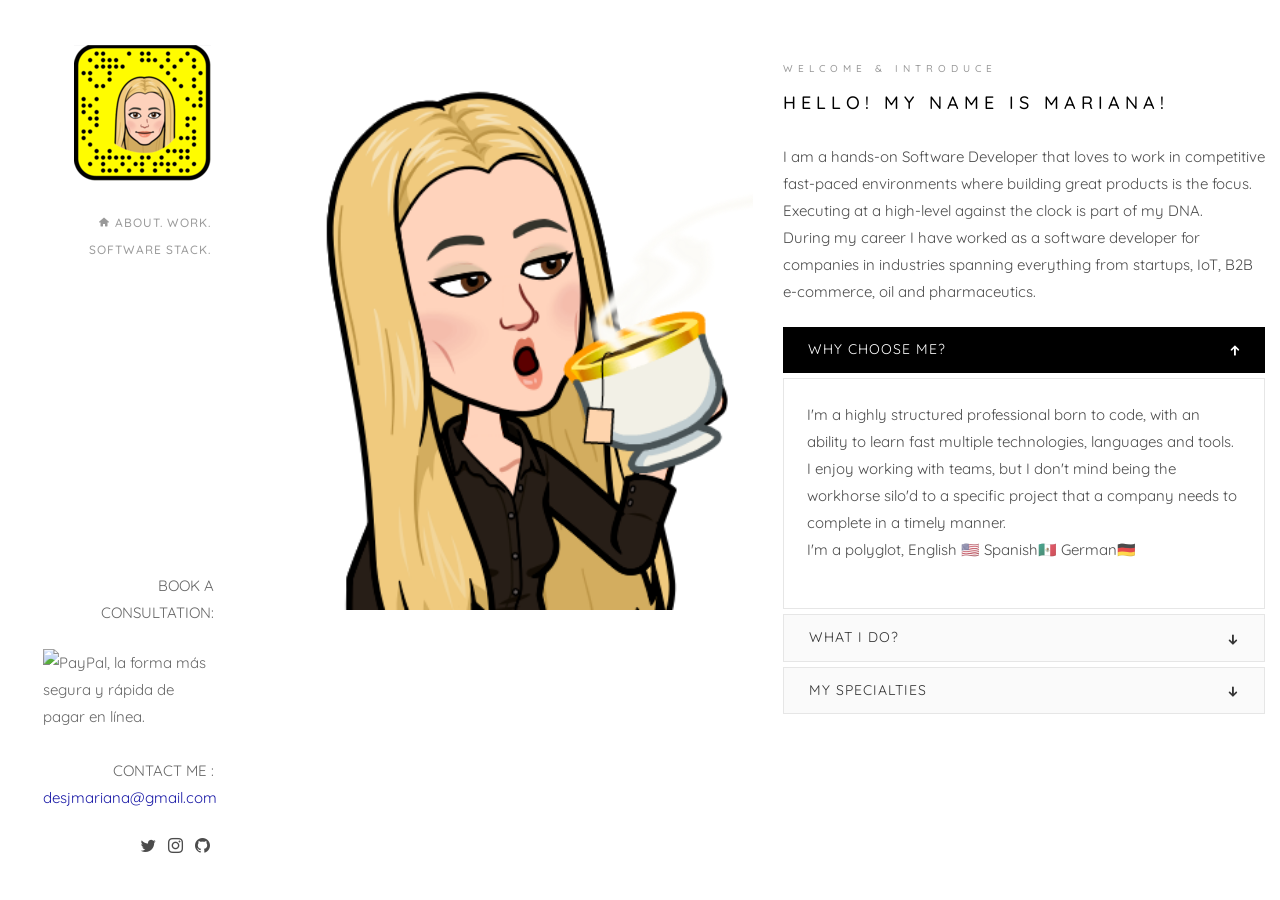
==== commit ebe32715: "Update about.html" ====
--- a/about.html
+++ b/about.html
@@ -62,21 +62,21 @@
 			</nav>
 
 			<div class="colorlib-footer">
-				<span>CONTACT ME : <a href="#" target="_blank">desjmariana@gmail.com</a></span></small></p>
-				<ul>
-					<li><a href="twitter.com/KaiserinDer"><i class="icon-twitter2"></i></a></li>
-					<li><a href="https://www.instagram.com/kaiserinderwelt/"><i class="icon-instagram"></i></a></li>
-					<li><a href="https://github.com/KaiserinDerWelt"><i class="icon-github"></i></a></li>
-				</ul>
 				<span>
 				</span> 
-				<span>BOOK A CONSULTATION:</span></small>
+				<p>BOOK A CONSULTATION:</p></small>
 		                <form action="https://www.paypal.com/cgi-bin/webscr" method="post" target="_top">
 <input type="hidden" name="cmd" value="_s-xclick">
 <input type="hidden" name="hosted_button_id" value="LWTJXZW5ZAF58">
 <input type="image" src="https://www.paypalobjects.com/es_XC/MX/i/btn/btn_buynowCC_LG.gif" border="0" name="submit" alt="PayPal, la forma más segura y rápida de pagar en línea.">
 <img alt="" border="0" src="https://www.paypalobjects.com/es_XC/i/scr/pixel.gif" width="1" height="1">
 </form>
+		<span>CONTACT ME : <a href="#" target="_blank">desjmariana@gmail.com</a></span></small></p>
+				<ul>
+					<li><a href="twitter.com/KaiserinDer"><i class="icon-twitter2"></i></a></li>
+					<li><a href="https://www.instagram.com/kaiserinderwelt/"><i class="icon-instagram"></i></a></li>
+					<li><a href="https://github.com/KaiserinDerWelt"><i class="icon-github"></i></a></li>
+				</ul>
 			</div>
 
 		</aside>
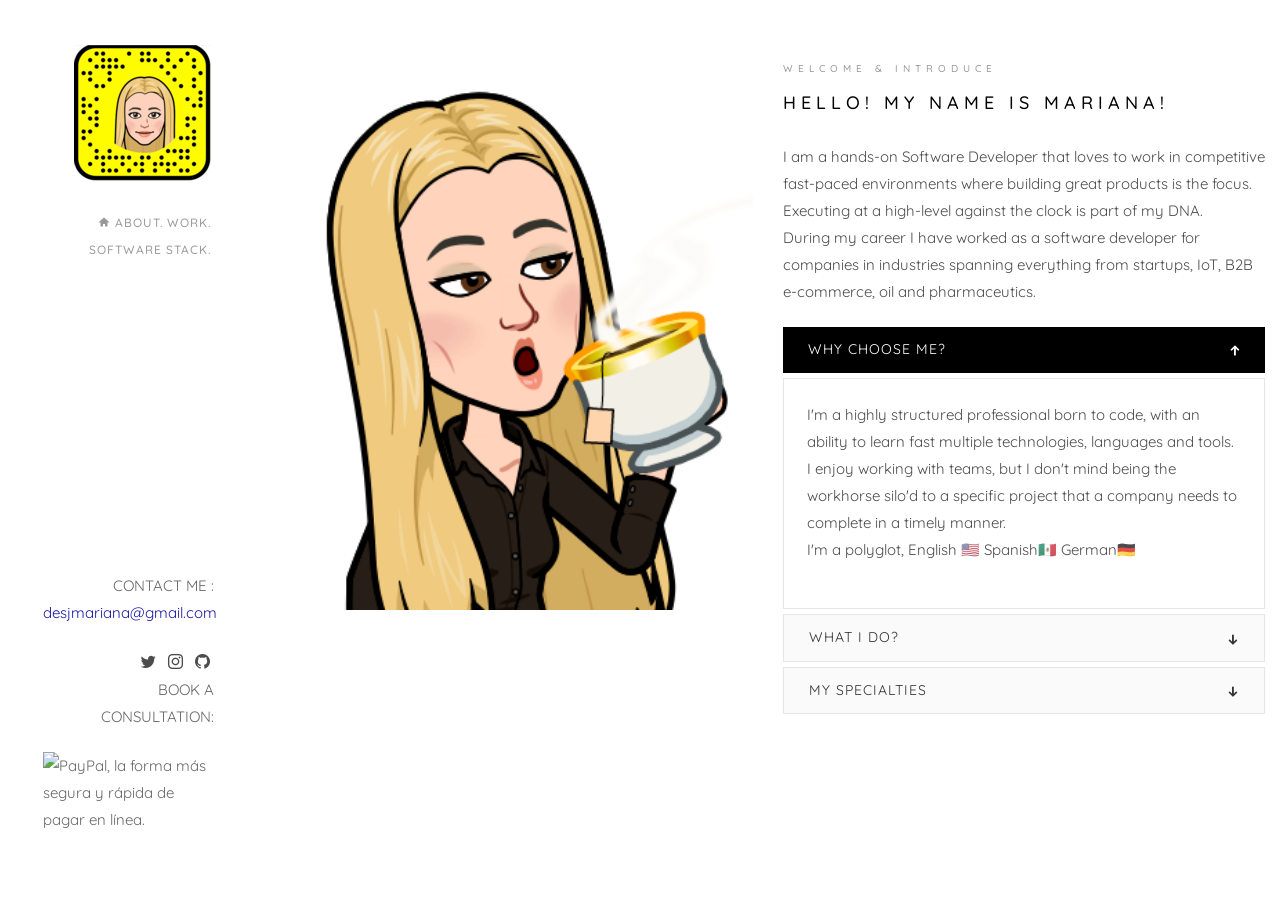
==== commit db467c8b: "Update about.html" ====
--- a/about.html
+++ b/about.html
@@ -62,6 +62,12 @@
 			</nav>
 
 			<div class="colorlib-footer">
+				<span>CONTACT ME : <a href="#" target="_blank">desjmariana@gmail.com</a></span></small></p>
+				<ul>
+					<li><a href="twitter.com/KaiserinDer"><i class="icon-twitter2"></i></a></li>
+					<li><a href="https://www.instagram.com/kaiserinderwelt/"><i class="icon-instagram"></i></a></li>
+					<li><a href="https://github.com/KaiserinDerWelt"><i class="icon-github"></i></a></li>
+				</ul>
 				<span>
 				</span> 
 				<p>BOOK A CONSULTATION:</p></small>
@@ -71,12 +77,7 @@
 <input type="image" src="https://www.paypalobjects.com/es_XC/MX/i/btn/btn_buynowCC_LG.gif" border="0" name="submit" alt="PayPal, la forma más segura y rápida de pagar en línea.">
 <img alt="" border="0" src="https://www.paypalobjects.com/es_XC/i/scr/pixel.gif" width="1" height="1">
 </form>
-		<span>CONTACT ME : <a href="#" target="_blank">desjmariana@gmail.com</a></span></small></p>
-				<ul>
-					<li><a href="twitter.com/KaiserinDer"><i class="icon-twitter2"></i></a></li>
-					<li><a href="https://www.instagram.com/kaiserinderwelt/"><i class="icon-instagram"></i></a></li>
-					<li><a href="https://github.com/KaiserinDerWelt"><i class="icon-github"></i></a></li>
-				</ul>
+		
 			</div>
 
 		</aside>
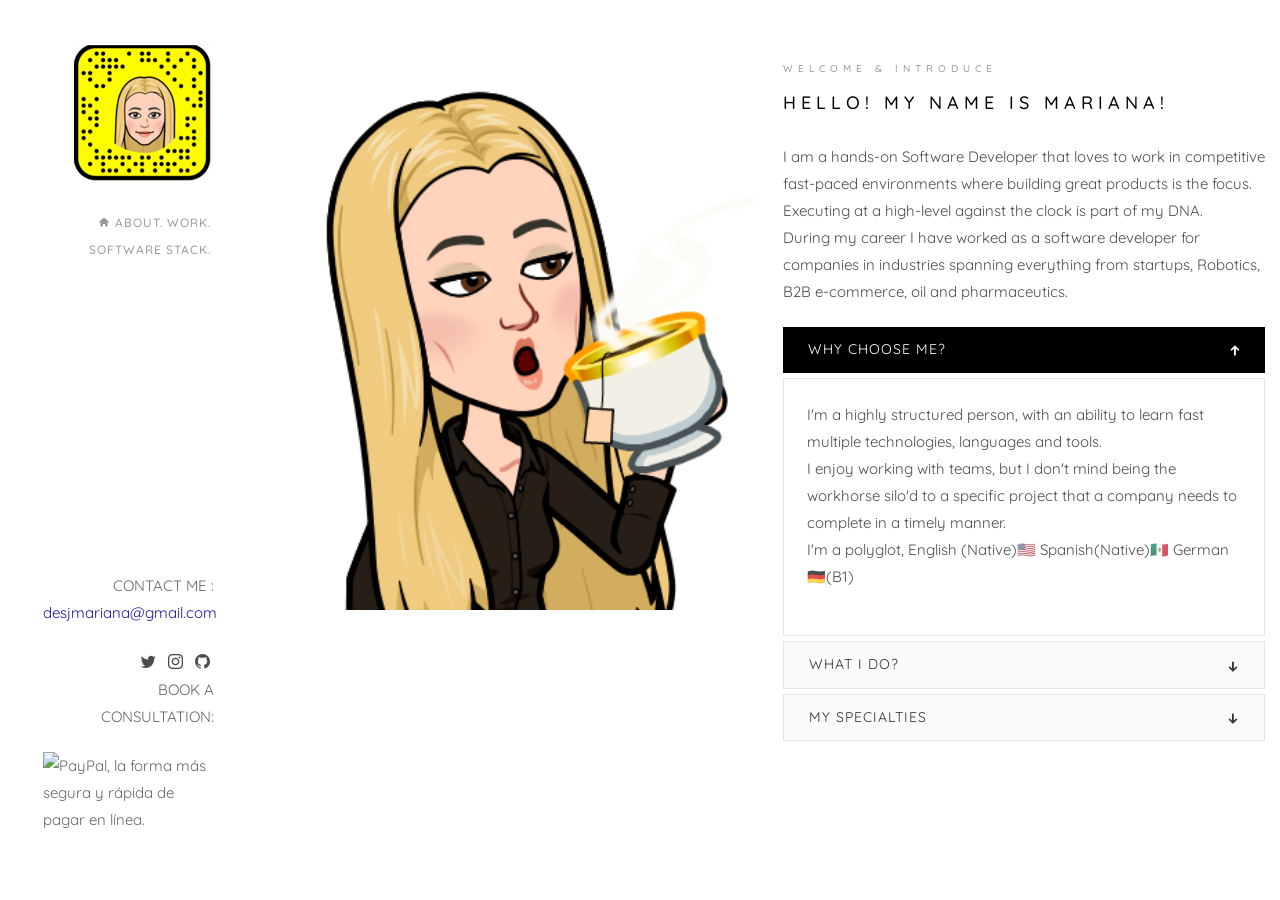
==== commit 9df67595: "Update about.html" ====
--- a/about.html
+++ b/about.html
@@ -68,9 +68,7 @@
 					<li><a href="https://www.instagram.com/kaiserinderwelt/"><i class="icon-instagram"></i></a></li>
 					<li><a href="https://github.com/KaiserinDerWelt"><i class="icon-github"></i></a></li>
 				</ul>
-				<span>
-				</span> 
-				<p>BOOK A CONSULTATION:</p></small>
+				<p>BOOK A CONSULTATION:</p>
 		                <form action="https://www.paypal.com/cgi-bin/webscr" method="post" target="_top">
 <input type="hidden" name="cmd" value="_s-xclick">
 <input type="hidden" name="hosted_button_id" value="LWTJXZW5ZAF58">
@@ -95,7 +93,7 @@
 								<span class="heading-meta">Welcome &amp; Introduce</span>
 								<h3>Hello! my name is Mariana!</h3>
 								<p>I am a hands-on Software Developer that loves to work in competitive fast-paced environments where building great products is the focus. Executing at a high-level against the clock is part of my DNA.<br>
-								During my career I have worked as a software developer for companies in industries spanning everything from startups, IoT, B2B e-commerce, oil and pharmaceutics.</p>
+								During my career I have worked as a software developer for companies in industries spanning everything from startups, Robotics, B2B e-commerce, oil and pharmaceutics.</p>
 							</div>
 							<div class="fancy-collapse-panel">
 								<div class="panel-group" id="accordion" role="tablist" aria-multiselectable="true">
@@ -110,9 +108,9 @@
 									         <div class="panel-body">
 									            <div class="row">
 										      		<div class="col-md-12">
-										      			<p>I'm a highly structured professional born to code, with an ability to learn fast multiple technologies, languages and tools. <br>
+										      			<p>I'm a highly structured person, with an ability to learn fast multiple technologies, languages and tools. <br>
 																I enjoy working with teams, but I don't mind being the workhorse silo'd to a specific project that a company needs to complete in a timely manner. <br>
-															I'm a polyglot, English 🇺🇸 Spanish🇲🇽 German🇩🇪</p>
+															I'm a polyglot, English (Native)🇺🇸 Spanish(Native)🇲🇽 German🇩🇪(B1)</p>
 										      		</div>
 										      	</div>
 									         </div>
@@ -130,7 +128,7 @@
 									            <p>I have 3 years of experience in front end web development in website development, e-commerce platforms and as CRM Developer by creating client-server applications in Microsoft Sharepoint 2010-2019, PowerApps and recently venturing as a Java Spring Boot Developer.</p>
 													<ul>
 														<li>I'm able to participate in the whole Software Development Life Cycle with strong technical skills.</li>
-														<li>I'm looking for a full time job opportunity as Software Engineer and I'm willing to learn more technologies.</li>
+														<li>I got an amazing full time job! But I'm free for small Freelance Projects</li>
 													</ul>
 									        </div>
 									    </div>
@@ -151,7 +149,7 @@
 																<li>CRM Applications in Sharepoint</li>
 																<li>System & Metadata Architecture in Sharepoint.</li>
 																<li>Microsoft 365 Training.</li>
-																<li>Java Desktop Applications.</li>
+																<li>Currently Learning C#</li>
 															</ul>
 									        </div>
 									    </div>
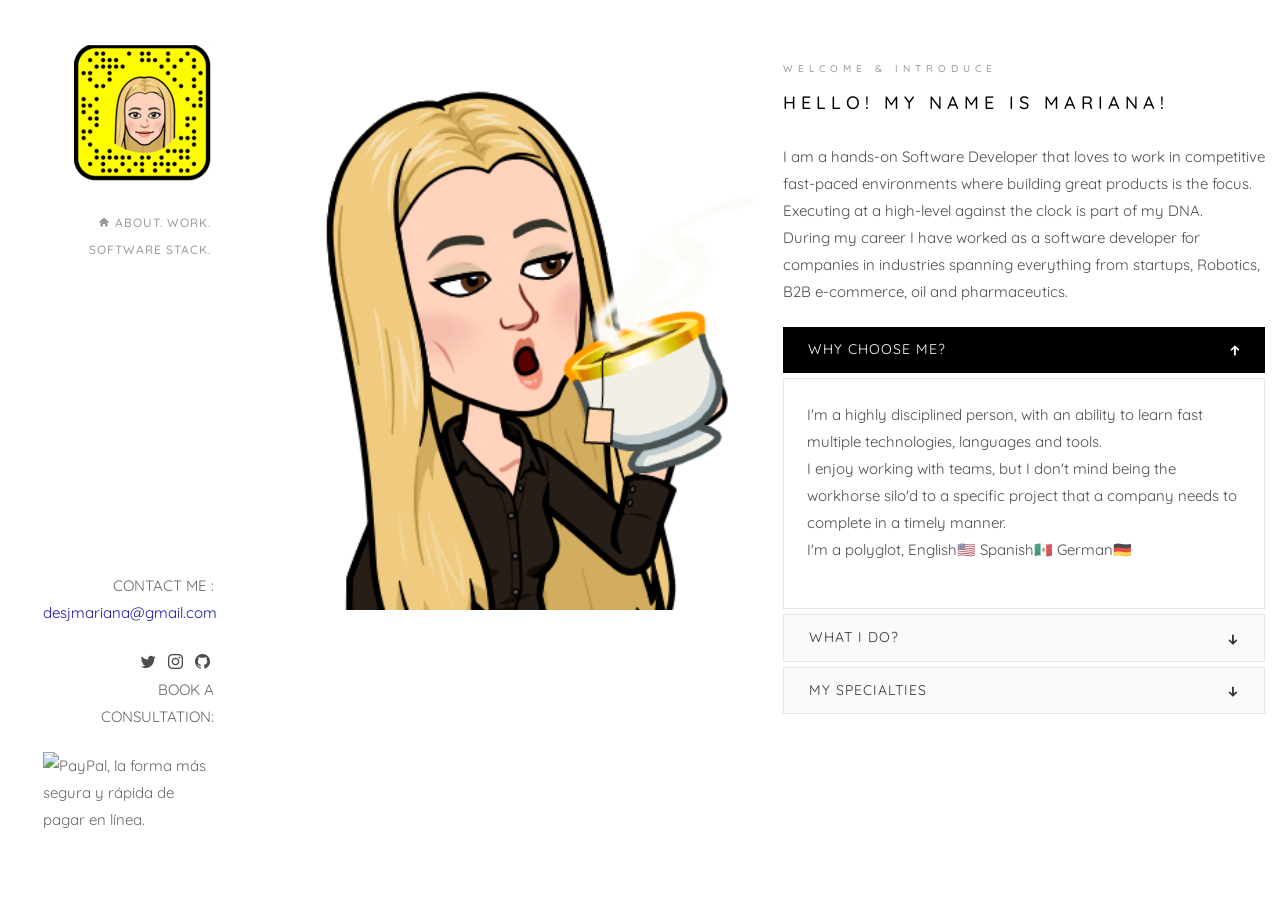
==== commit 8c2fce68: "Update about.html" ====
--- a/about.html
+++ b/about.html
@@ -108,9 +108,9 @@
 									         <div class="panel-body">
 									            <div class="row">
 										      		<div class="col-md-12">
-										      			<p>I'm a highly structured person, with an ability to learn fast multiple technologies, languages and tools. <br>
+										      			<p>I'm a highly disciplined person, with an ability to learn fast multiple technologies, languages and tools. <br>
 																I enjoy working with teams, but I don't mind being the workhorse silo'd to a specific project that a company needs to complete in a timely manner. <br>
-															I'm a polyglot, English (Native)🇺🇸 Spanish(Native)🇲🇽 German🇩🇪(B1)</p>
+															I'm a polyglot, English🇺🇸 Spanish🇲🇽 German🇩🇪</p>
 										      		</div>
 										      	</div>
 									         </div>
@@ -125,10 +125,9 @@
 									    </div>
 									    <div id="collapseTwo" class="panel-collapse collapse" role="tabpanel" aria-labelledby="headingTwo">
 									        <div class="panel-body">
-									            <p>I have 3 years of experience in front end web development in website development, e-commerce platforms and as CRM Developer by creating client-server applications in Microsoft Sharepoint 2010-2019, PowerApps and recently venturing as a Java Spring Boot Developer.</p>
+									            <p>I have 4.5 years of experience in front end web development in website development, e-commerce platforms and as CRM Developer by creating client-server applications in Microsoft Sharepoint 2010-2019,and recently venturing as Future FullStack Developer 🔥.</p>
 													<ul>
 														<li>I'm able to participate in the whole Software Development Life Cycle with strong technical skills.</li>
-														<li>I got an amazing full time job! But I'm free for small Freelance Projects</li>
 													</ul>
 									        </div>
 									    </div>
@@ -145,10 +144,9 @@
 									            <ul>
 																<li>Wireframing</li>
 																<li>UML Diagramming.</li>
-																<li>Front End Web Development.</li>
+																<li>Front End Development.</li>
 																<li>CRM Applications in Sharepoint</li>
 																<li>System & Metadata Architecture in Sharepoint.</li>
-																<li>Microsoft 365 Training.</li>
 																<li>Currently Learning C#</li>
 															</ul>
 									        </div>
